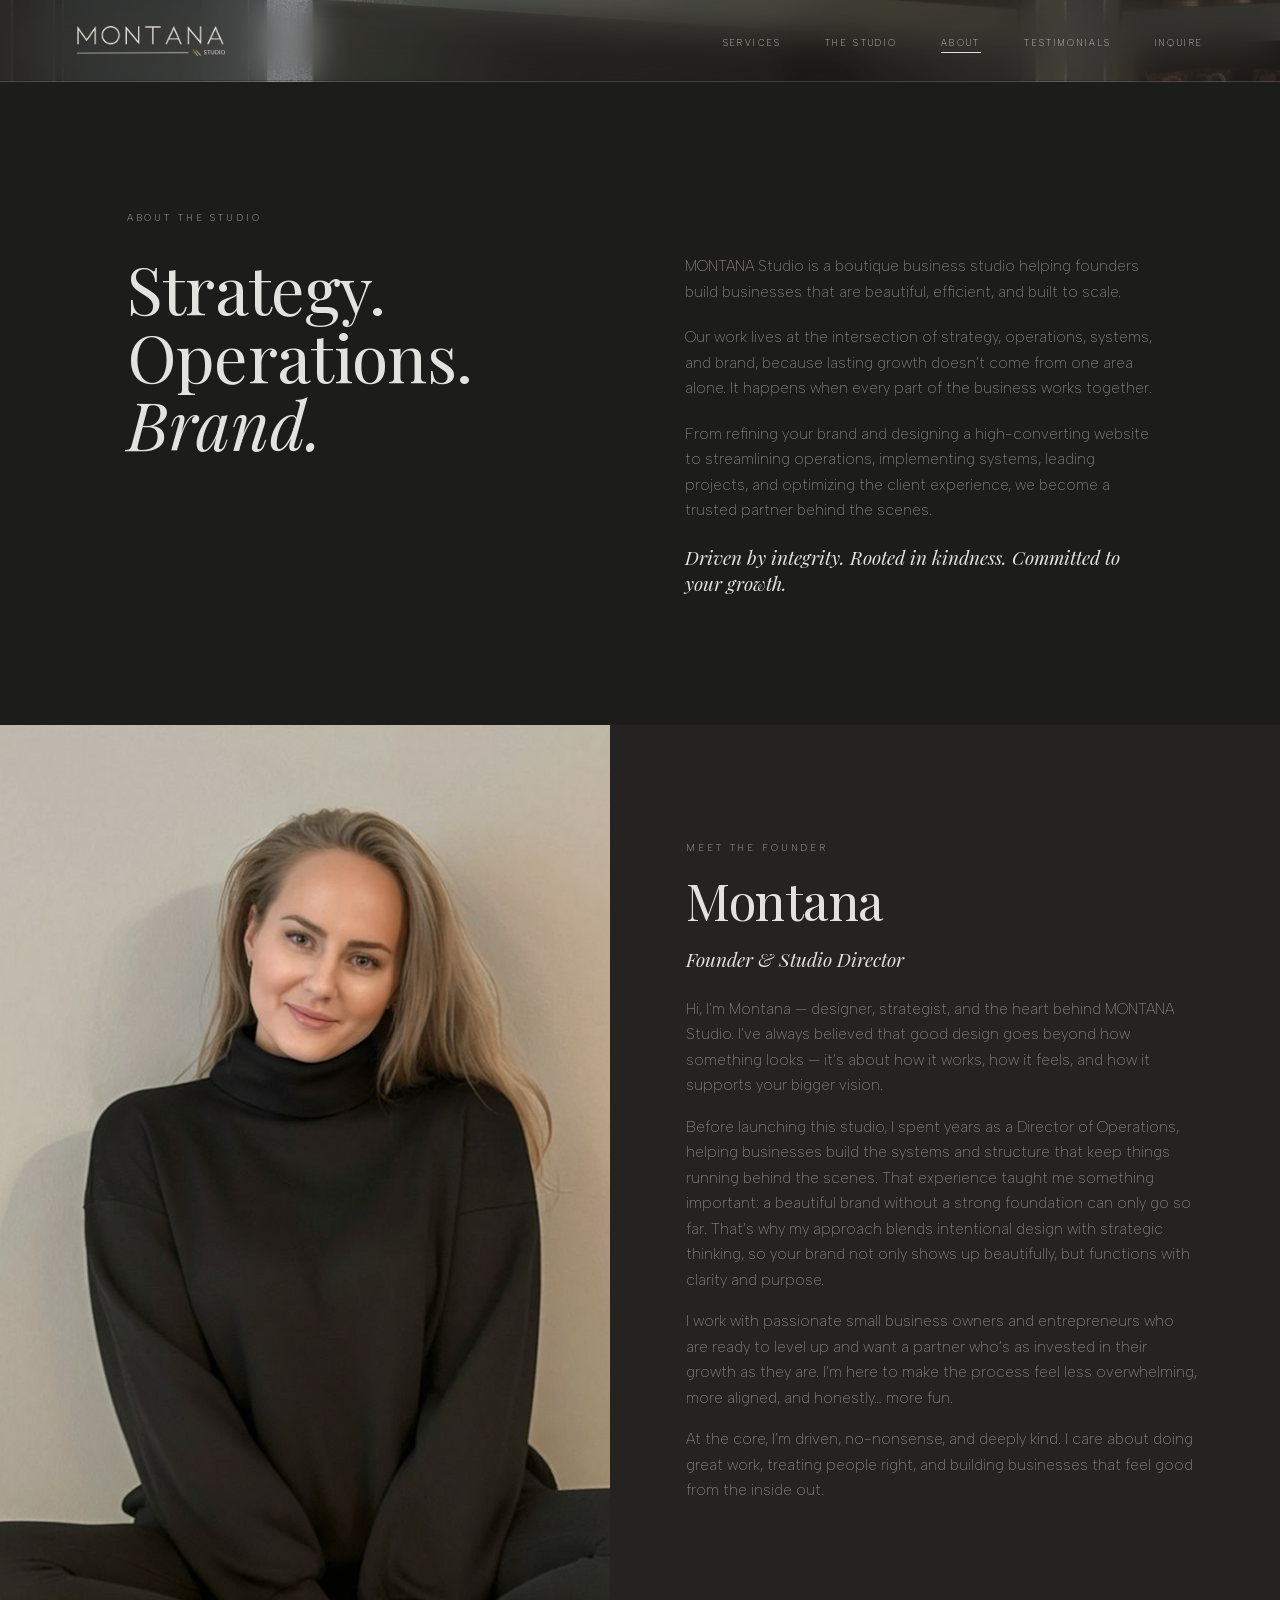
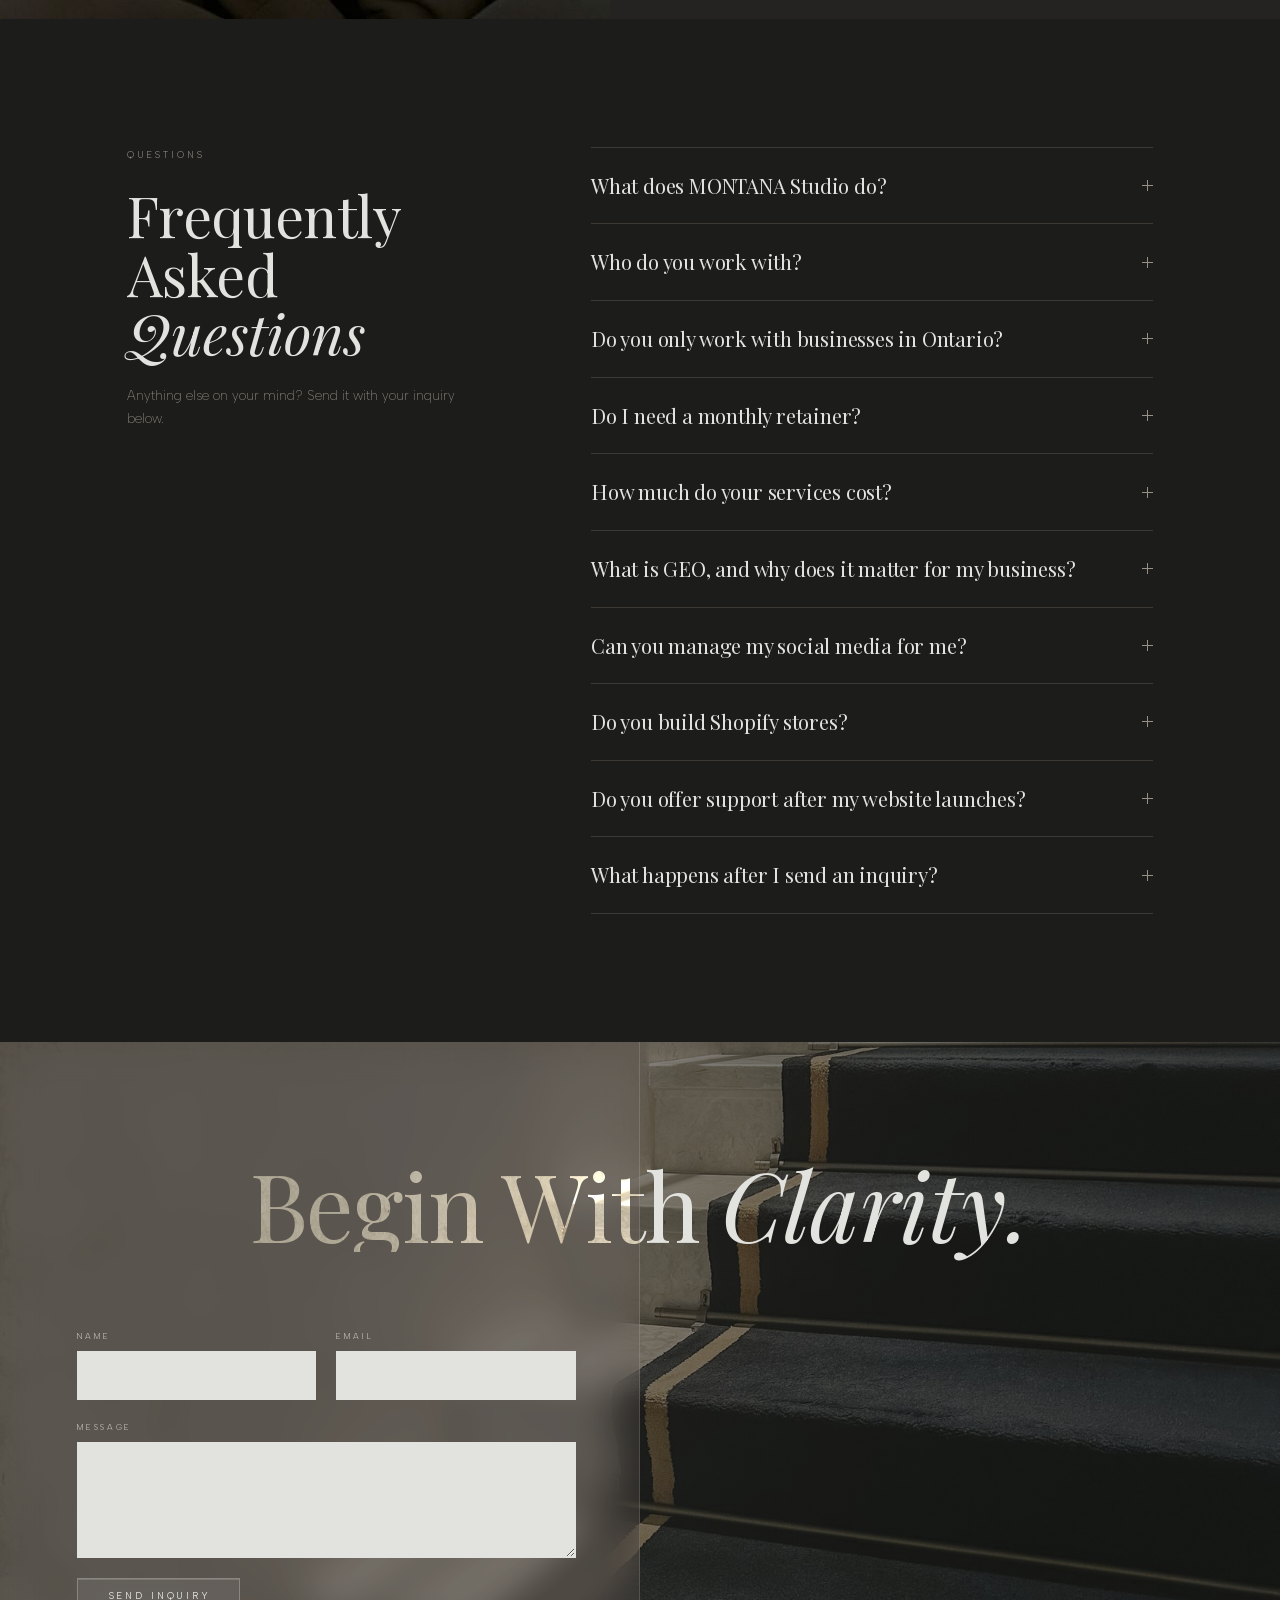
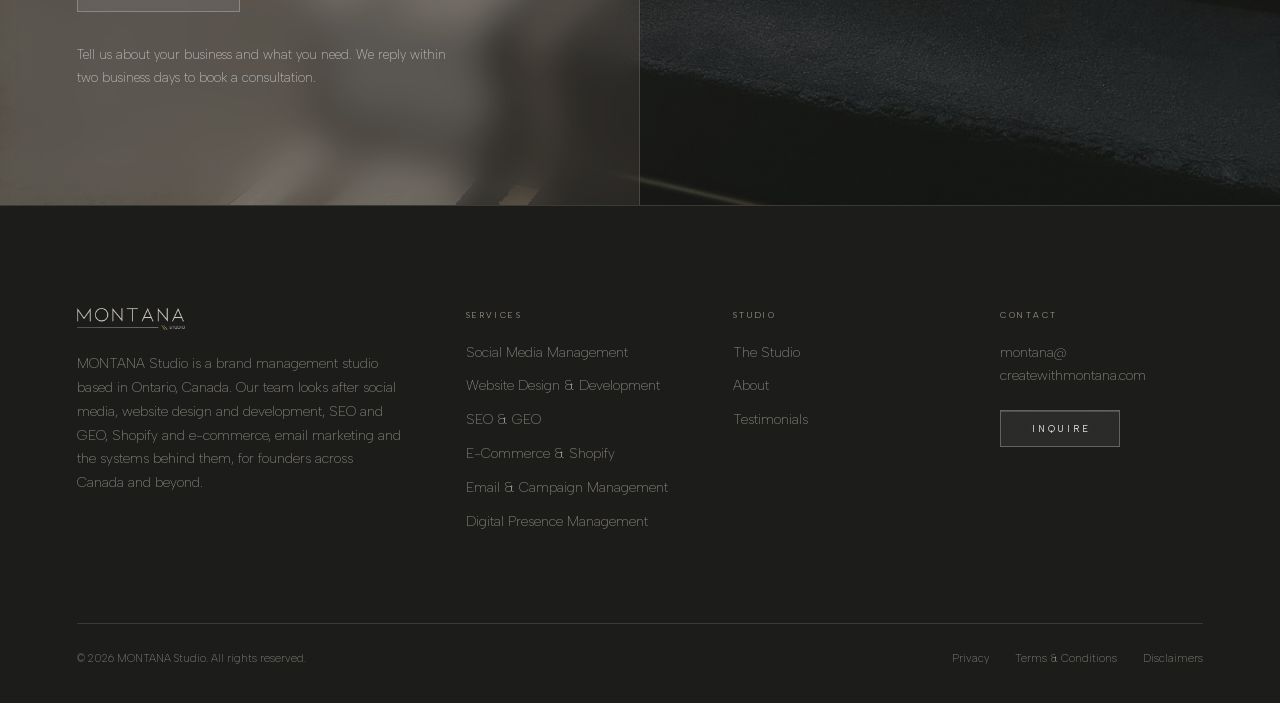
==== about/index.html @ 9298dae7 "Inquiry: glass on half, centred one-line headline, form on the glass side with white fields Co-Autho" ====
<!doctype html>
<html lang="en-CA">
<head>
<meta charset="utf-8">
<meta name="viewport" content="width=device-width, initial-scale=1, viewport-fit=cover">
<title>About · MONTANA Studio</title>
<meta name="description" content="MONTANA Studio is a boutique business studio in Ontario, Canada, helping founders build businesses that are beautiful, efficient and built to scale, across strategy, operations, systems and brand.">
<meta name="theme-color" content="#11100e">
<link rel="canonical" href="https://montanastudio.ca/about">
<meta property="og:title" content="About · MONTANA Studio">
<meta property="og:image" content="/images/og.jpg">
<link rel="icon" type="image/png" href="/favicon.png">
<link rel="apple-touch-icon" href="/apple-touch-icon.png">
<link rel="stylesheet" href="/styles.css">
<script type="application/ld+json">
{
 "@context": "https://schema.org",
 "@graph": [
  {
   "@type": "AboutPage",
   "url": "https://montanastudio.ca/about",
   "name": "About MONTANA Studio",
   "about": {
    "@type": "ProfessionalService",
    "name": "MONTANA Studio",
    "url": "https://montanastudio.ca/"
   },
   "mainEntity": {
    "@type": "Person",
    "name": "Montana Fisher-Shotton",
    "jobTitle": "Founder & Studio Director",
    "image": "https://montanastudio.ca/images/montana.jpg",
    "worksFor": {
     "@type": "ProfessionalService",
     "name": "MONTANA Studio"
    }
   }
  },
  {
   "@type": "FAQPage",
   "mainEntity": [
    {
     "@type": "Question",
     "name": "What does MONTANA Studio do?",
     "acceptedAnswer": {
      "@type": "Answer",
      "text": "MONTANA Studio is a brand management studio based in Ontario, Canada. Our team looks after social media management, website design and development, SEO and GEO, Shopify and e-commerce, email and campaign management, and digital presence management, including courses, lead funnels, CRMs and workflows. You work with one full team through one point of contact."
     }
    },
    {
     "@type": "Question",
     "name": "Who do you work with?",
     "acceptedAnswer": {
      "@type": "Answer",
      "text": "We work with founders, small business owners and entrepreneurs who are ready to grow and want a partner who is as invested in their business as they are. Many of our clients are service-based businesses, coaches and e-commerce brands."
     }
    },
    {
     "@type": "Question",
     "name": "Do you only work with businesses in Ontario?",
     "acceptedAnswer": {
      "@type": "Answer",
      "text": "No. The studio is based in Ontario, and we work with clients across Canada and beyond. Consultations and meetings take place online, so where you are has no bearing on the care you receive."
     }
    },
    {
     "@type": "Question",
     "name": "Do I need a monthly retainer?",
     "acceptedAnswer": {
      "@type": "Answer",
      "text": "No. There is no set retainer. Every package is fully customizable: you choose the services your business needs, and we build a plan around them, whether that is a single project or ongoing management."
     }
    },
    {
     "@type": "Question",
     "name": "How much do your services cost?",
     "acceptedAnswer": {
      "@type": "Answer",
      "text": "Pricing depends on the services you choose and the scope of the work. After your consultation, we prepare a tailored proposal with clear pricing and a timeline, so you know exactly what to expect before anything begins."
     }
    },
    {
     "@type": "Question",
     "name": "What is GEO, and why does it matter for my business?",
     "acceptedAnswer": {
      "@type": "Answer",
      "text": "GEO, or generative engine optimization, helps your business appear in answers from AI search tools such as ChatGPT, Google AI Overviews, Gemini and Perplexity. We pair it with traditional SEO through clear, well-structured content, structured data and consistent business information, so your brand can be found and recommended wherever your clients search."
     }
    },
    {
     "@type": "Question",
     "name": "Can you manage my social media for me?",
     "acceptedAnswer": {
      "@type": "Answer",
      "text": "Yes. Our social media management covers strategy, content creation, scheduling, engagement, and reporting and analytics, so your accounts stay consistent and on brand while you focus on running your business."
     }
    },
    {
     "@type": "Question",
     "name": "Do you build Shopify stores?",
     "acceptedAnswer": {
      "@type": "Answer",
      "text": "Yes. We design and build Shopify stores, migrate existing stores to Shopify, set up products and apps, and offer ongoing store management once you launch."
     }
    },
    {
     "@type": "Question",
     "name": "Do you offer support after my website launches?",
     "acceptedAnswer": {
      "@type": "Answer",
      "text": "Yes. We offer hosting and monthly care, along with ongoing SEO, GEO and content support, so your website keeps performing long after launch."
     }
    },
    {
     "@type": "Question",
     "name": "What happens after I send an inquiry?",
     "acceptedAnswer": {
      "@type": "Answer",
      "text": "We reply within two business days to book a consultation. From there we begin with discovery, a deep dive into your business, goals and ideal client, then shape a strategy, design and develop the work, and set up the systems behind it."
     }
    }
   ]
  }
 ]
}
</script>
</head>
<body>
<header class="glass-head">
  <div class="nav">
    <a class="wordmark" href="/"><img src="/images/logo-light.png" alt="MONTANA Studio"></a>
    <ul>
      <li><a href="/#services">Services</a></li>
      <li><a href="/#studio">The Studio</a></li>
      <li><a href="/about" aria-current="page">About</a></li>
      <li><a href="/#testimonials">Testimonials</a></li>
      <li><a href="/#inquire">Inquire</a></li>
    </ul>
    <span class="menu">Menu</span>
  </div>
</header>
<main>
  <!-- ===== ABOUT THE STUDIO ===== -->
  <section class="about-intro">
    <span class="cap">About the studio</span>
    <h1>Strategy. Operations. <i>Brand.</i></h1>
    <div class="body">
      <p>MONTANA Studio is a boutique business studio helping founders build businesses that are beautiful, efficient, and built to scale.</p>
      <p>Our work lives at the intersection of strategy, operations, systems, and brand, because lasting growth doesn’t come from one area alone. It happens when every part of the business works together.</p>
      <p>From refining your brand and designing a high-converting website to streamlining operations, implementing systems, leading projects, and optimizing the client experience, we become a trusted partner behind the scenes.</p>
      <p class="motto">Driven by integrity. Rooted in kindness. Committed to your growth.</p>
    </div>
  </section>

  <!-- ===== MEET THE FOUNDER ===== -->
  <section class="founder" id="founder">
    <div class="photo" role="img" aria-label="Montana, founder of MONTANA Studio"></div>
    <div class="text">
      <span class="cap">Meet the founder</span>
      <h2>Montana</h2>
      <p class="role">Founder &amp; Studio Director</p>
      <div class="bio">
        <p>Hi, I’m Montana — designer, strategist, and the heart behind MONTANA Studio. I’ve always believed that good design goes beyond how something looks — it’s about how it works, how it feels, and how it supports your bigger vision.</p>
        <p>Before launching this studio, I spent years as a Director of Operations, helping businesses build the systems and structure that keep things running behind the scenes. That experience taught me something important: a beautiful brand without a strong foundation can only go so far. That’s why my approach blends intentional design with strategic thinking, so your brand not only shows up beautifully, but functions with clarity and purpose.</p>
        <p>I work with passionate small business owners and entrepreneurs who are ready to level up and want a partner who’s as invested in their growth as they are. I’m here to make the process feel less overwhelming, more aligned, and honestly… more fun.</p>
        <p>At the core, I’m driven, no-nonsense, and deeply kind. I care about doing great work, treating people right, and building businesses that feel good from the inside out.</p>
      </div>
    </div>
  </section>

  <!-- ===== FAQ ===== -->
  <section class="faq" id="faq" aria-labelledby="faq-title">
    <div class="faq-head">
      <span class="cap">Questions</span>
      <h2 id="faq-title">Frequently Asked <i>Questions</i></h2>
      <p>Anything else on your mind? Send it with your inquiry below.</p>
    </div>
    <div class="faq-list">
      <details class="qa"><summary><h3>What does MONTANA Studio do?</h3></summary><p>MONTANA Studio is a brand management studio based in Ontario, Canada. Our team looks after social media management, website design and development, SEO and GEO, Shopify and e-commerce, email and campaign management, and digital presence management, including courses, lead funnels, CRMs and workflows. You work with one full team through one point of contact.</p></details>
      <details class="qa"><summary><h3>Who do you work with?</h3></summary><p>We work with founders, small business owners and entrepreneurs who are ready to grow and want a partner who is as invested in their business as they are. Many of our clients are service-based businesses, coaches and e-commerce brands.</p></details>
      <details class="qa"><summary><h3>Do you only work with businesses in Ontario?</h3></summary><p>No. The studio is based in Ontario, and we work with clients across Canada and beyond. Consultations and meetings take place online, so where you are has no bearing on the care you receive.</p></details>
      <details class="qa"><summary><h3>Do I need a monthly retainer?</h3></summary><p>No. There is no set retainer. Every package is fully customizable: you choose the services your business needs, and we build a plan around them, whether that is a single project or ongoing management.</p></details>
      <details class="qa"><summary><h3>How much do your services cost?</h3></summary><p>Pricing depends on the services you choose and the scope of the work. After your consultation, we prepare a tailored proposal with clear pricing and a timeline, so you know exactly what to expect before anything begins.</p></details>
      <details class="qa"><summary><h3>What is GEO, and why does it matter for my business?</h3></summary><p>GEO, or generative engine optimization, helps your business appear in answers from AI search tools such as ChatGPT, Google AI Overviews, Gemini and Perplexity. We pair it with traditional SEO through clear, well-structured content, structured data and consistent business information, so your brand can be found and recommended wherever your clients search.</p></details>
      <details class="qa"><summary><h3>Can you manage my social media for me?</h3></summary><p>Yes. Our social media management covers strategy, content creation, scheduling, engagement, and reporting and analytics, so your accounts stay consistent and on brand while you focus on running your business.</p></details>
      <details class="qa"><summary><h3>Do you build Shopify stores?</h3></summary><p>Yes. We design and build Shopify stores, migrate existing stores to Shopify, set up products and apps, and offer ongoing store management once you launch.</p></details>
      <details class="qa"><summary><h3>Do you offer support after my website launches?</h3></summary><p>Yes. We offer hosting and monthly care, along with ongoing SEO, GEO and content support, so your website keeps performing long after launch.</p></details>
      <details class="qa"><summary><h3>What happens after I send an inquiry?</h3></summary><p>We reply within two business days to book a consultation. From there we begin with discovery, a deep dive into your business, goals and ideal client, then shape a strategy, design and develop the work, and set up the systems behind it.</p></details>
    </div>
  </section>

<!-- ===== INQUIRE ===== -->
<section class="inquire" id="inquire">
  <div class="fog" aria-hidden="true"></div>
  <h2 class="look">
    <span class="word fogged" aria-hidden="true">Begin With <i>Clarity.</i></span>
    <span class="word clear">Begin With <i>Clarity.</i></span>
  </h2>
  <div class="ask">
    <form class="inquiry-form" action="https://formsubmit.co/montana@createwithmontana.com" method="POST">
      <input type="hidden" name="_subject" value="New inquiry from montanastudio.ca">
      <input type="hidden" name="_template" value="table">
      <input type="hidden" name="_captcha" value="false">
      <input class="hp" type="text" name="_honey" tabindex="-1" autocomplete="off" aria-hidden="true">
      <div class="row">
        <label class="field"><span class="cap">Name</span><input type="text" name="name" autocomplete="name" required></label>
        <label class="field"><span class="cap">Email</span><input type="email" name="email" autocomplete="email" required></label>
      </div>
      <label class="field"><span class="cap">Message</span><textarea name="message" rows="4" required></textarea></label>
      <div class="send"><button class="btn" type="submit">Send inquiry</button><p class="form-note" role="status" aria-live="polite"></p></div>
    </form>
    <p class="inquire-note">Tell us about your business and what you need. We reply within two business days to book a consultation.</p>
  </div>
</section>
</main>
<!-- ===== FOOTER ===== -->
<footer class="site-foot">
  <div class="foot-top">
    <div class="foot-brand">
      <a href="/" class="foot-logo"><img src="/images/logo-light.png" alt="MONTANA Studio" width="150" height="40"></a>
      <p>MONTANA Studio is a brand management studio based in Ontario, Canada. Our team looks after social media, website design and development, SEO and GEO, Shopify and e-commerce, email marketing and the systems behind them, for founders across Canada and beyond.</p>
    </div>
    <nav class="foot-col" aria-label="Services">
      <h2 class="cap">Services</h2>
      <ul>
        <li><a href="/#s-social">Social Media Management</a></li>
        <li><a href="/#s-web">Website Design &amp; Development</a></li>
        <li><a href="/#s-seo">SEO &amp; GEO</a></li>
        <li><a href="/#s-shop">E-Commerce &amp; Shopify</a></li>
        <li><a href="/#s-email">Email &amp; Campaign Management</a></li>
        <li><a href="/#s-systems">Digital Presence Management</a></li>
      </ul>
    </nav>
    <nav class="foot-col" aria-label="Studio">
      <h2 class="cap">Studio</h2>
      <ul>
        <li><a href="/#studio">The Studio</a></li>
        <li><a href="/about">About</a></li>
        <li><a href="/#testimonials">Testimonials</a></li>
      </ul>
    </nav>
    <div class="foot-col">
      <h2 class="cap">Contact</h2>
      <address>
        <a href="mailto:montana@createwithmontana.com">montana@<wbr>createwithmontana.com</a>
      </address>
      <a class="btn" href="/#inquire">Inquire</a>
    </div>
  </div>
  <div class="foot-base">
    <span>&copy; 2026 MONTANA Studio. All rights reserved.</span>
    <nav aria-label="Legal"><a href="/privacy">Privacy</a><a href="/terms-and-conditions">Terms &amp; Conditions</a><a href="/disclaimers">Disclaimers</a></nav>
  </div>
</footer>
<script src="/cutout.js" defer></script>
<script src="/inquire.js" defer></script>
</body>
</html>
---- styles.css ----
/* Fonts (self-hosted, SIL Open Font License): Aboreto for display words, Playfair Display for title-case headings, Albert Sans for paragraphs */
@font-face { font-family: "Playfair Display"; font-style: normal; font-weight: 400 900; font-display: swap; src: url(fonts/PlayfairDisplay.woff2) format("woff2"); }
@font-face { font-family: "Playfair Display"; font-style: italic; font-weight: 400 900; font-display: swap; src: url(fonts/PlayfairDisplay-Italic.woff2) format("woff2"); }
@font-face { font-family: "Aboreto"; font-style: normal; font-weight: 400; font-display: swap; src: url(fonts/Aboreto-400.woff2) format("woff2"); }
@font-face { font-family: "Albert Sans"; font-style: normal; font-weight: 100 900; font-display: swap; src: url(fonts/AlbertSans.woff2) format("woff2"); }
@font-face { font-family: "Albert Sans"; font-style: italic; font-weight: 100 900; font-display: swap; src: url(fonts/AlbertSans-Italic.woff2) format("woff2"); }

/* Layout: an editorial lookbook. Full-bleed rooms, tall serif caps, small type set in narrow blocks with wide margins, asymmetric splits. */
:root {
  --night: #1c1c1b;  /* Onyx */
  --room: #242321;   /* Onyx, lifted */
  --rule: #3d3a36;
  --cream: #e2e2de;  /* Stucco */
  --dust: #979086;   /* Ash */
  --greige: #b7ac9b; /* Greige */
  --walnut: #6a5d52; /* Walnut */
  --greige-ink: #1c1c1b;
  --display: "Aboreto", Didot, "Times New Roman", serif; /* display words, all caps */
  --serif: "Playfair Display", Didot, "Bodoni 72", "Times New Roman", serif; /* title-case headings, partial italics */
  --sans: "Albert Sans", "Helvetica Neue", Arial, sans-serif; /* paragraphs, thin */
  --edge: clamp(16px, 6vw, 96px);
  color-scheme: dark;
}
* { box-sizing: border-box; }
html { scroll-behavior: smooth; }
@media (prefers-reduced-motion: reduce) { html { scroll-behavior: auto; } }
body { margin: 0; background: var(--night); color: var(--cream); font-family: var(--sans); font-weight: 200; font-size: 13.5px; line-height: 1.7; -webkit-font-smoothing: antialiased; overflow-x: hidden; }
a { color: inherit; text-decoration: none; }
a:focus-visible { outline: 1px solid var(--cream); outline-offset: 4px; }
p { margin: 0; }
h1, h2, h3, blockquote { margin: 0; font-family: var(--serif); font-weight: 400; text-wrap: balance; letter-spacing: -.01em; }
h1 i, h2 i, h3 i, blockquote i { font-style: italic; letter-spacing: 0; }
.cap { font-size: 9.5px; font-weight: 300; letter-spacing: .3em; text-transform: uppercase; }
.under { display: inline-block; font-size: 9.5px; font-weight: 400; letter-spacing: .3em; text-transform: uppercase; padding-bottom: 7px; border-bottom: 1px solid currentColor; }
.under:hover { opacity: .7; }
/* Glass button: frosted rectangle, used for every call to action except the hero link */
.btn { display: inline-block; font-size: 9.5px; font-weight: 400; letter-spacing: .3em; text-transform: uppercase; color: var(--cream); padding: 11px 28px 10px calc(28px + .3em); background: rgba(226,226,222,.08); border: 1px solid rgba(226,226,222,.3); box-shadow: inset 0 1px 0 rgba(226,226,222,.2); -webkit-backdrop-filter: blur(14px) saturate(.7); backdrop-filter: blur(14px) saturate(.7); transition: background .3s, border-color .3s; }
.btn:hover { background: rgba(226,226,222,.16); border-color: rgba(226,226,222,.5); }
.photo { position: relative; background-color: var(--room); background-position: center; background-size: cover; background-repeat: no-repeat; max-width: 100%; }
.photo .note { position: absolute; right: 14px; bottom: 10px; font-family: var(--serif); font-style: italic; font-size: 12px; color: rgba(226,226,222,.42); }

/* HERO: one photo, the left side seen through fogged glass, the right side clear */
.hero { --head: clamp(54px, 11.5vw, 184px); --seam: 50%; position: relative; isolation: isolate; overflow: hidden; min-height: min(92vh, 920px); display: grid; grid-template-rows: auto 1fr auto; background: var(--night) url(images/hero-library.jpg) center 42% / cover no-repeat; }
.hero::after { content: ""; position: absolute; inset: 0; z-index: -1; background: linear-gradient(180deg, rgba(28,28,27,.35), rgba(28,28,27,0) 30%, rgba(28,28,27,.45)); }
.fog { position: absolute; inset: 0 calc(100% - var(--seam)) 0 0; z-index: 0; background: rgba(106,93,82,.22); -webkit-backdrop-filter: blur(18px) saturate(.55) brightness(1.08); backdrop-filter: blur(18px) saturate(.55) brightness(1.08); border-right: 1px solid rgba(226,226,222,.16); }
@supports not ((backdrop-filter: blur(1px)) or (-webkit-backdrop-filter: blur(1px))) { .fog { background: rgba(106,93,82,.78); } }
.nav, .hero-body, .hero-foot, .clear-note { position: relative; z-index: 1; }
.nav { display: flex; justify-content: space-between; align-items: center; gap: 24px; padding: 36px var(--edge) 0; }
.wordmark { display: block; line-height: 0; }
.wordmark img { height: clamp(22px, 2.4vw, 30px); width: auto; }
.nav ul { display: flex; gap: clamp(18px, 3.4vw, 46px); list-style: none; margin: 0; padding: 0; }
.nav li a { font-size: 9px; letter-spacing: .26em; text-transform: uppercase; }
.nav li a:hover { opacity: .65; }
.menu { display: none; font-size: 9px; letter-spacing: .26em; text-transform: uppercase; }
@media (max-width: 760px) { .nav ul { display: none; } .menu { display: block; } }
.hero-body { align-self: center; display: grid; gap: 18px; padding-block: 56px 40px; text-align: center; }
.hero-kicker { padding-inline: var(--edge); display: grid; gap: 14px; justify-items: center; }
.hero-kicker .cap { color: rgba(226,226,222,.75); }
.hero-kicker .from { font-family: var(--serif); font-style: italic; font-weight: 400; font-size: clamp(20px, 2.1vw, 28px); line-height: 1; }
.split-head { font-family: var(--display); font-weight: 400; display: grid; font-size: var(--head); line-height: .9; letter-spacing: -.01em; }
.split-head .word { grid-area: 1 / 1; white-space: nowrap; text-align: center; }
.split-head .fogged { color: rgba(226,226,222,.5); filter: blur(1.6px); clip-path: inset(-20% calc(100% - var(--seam)) -20% 0); }
/* Cutout: cutout.js lines the photo up behind the letters, so CLA reads as a window through the glass */
.split-head .fogged.cutout { color: transparent; filter: none; background-image: url(images/hero-library.jpg); background-repeat: no-repeat; -webkit-background-clip: text; background-clip: text; }
.split-head .clear { color: var(--cream); clip-path: inset(-20% 0 -20% var(--seam)); }
.hero-foot { padding: 0 var(--edge) 56px; display: grid; gap: 22px; justify-items: start; max-width: calc(var(--seam) + 2vw); }
.hero-foot p { font-size: 13px; line-height: 1.75; color: rgba(226,226,222,.85); max-width: 25rem; }
.clear-note { position: absolute; right: var(--edge); bottom: 40px; font-family: var(--serif); font-style: italic; font-size: 15px; color: rgba(226,226,222,.8); }
@media (max-width: 760px) {
  .hero { --head: 19vw; min-height: 0; background-position: 62% 42%; }
  .hero-body { padding-block: 64px 40px; }
  .hero-foot { max-width: none; padding-bottom: 48px; }
  .clear-note { display: none; }
}

/* STATEMENT (greige band) */
.statement { background: var(--greige); color: var(--greige-ink); padding: clamp(80px, 10vw, 150px) var(--edge); }
.statement-inner { max-width: 720px; margin-inline: auto; display: grid; gap: 36px; }
.statement .lead { font-family: var(--sans); font-weight: 200; font-size: clamp(18px, 2vw, 23px); line-height: 1.55; }
.statement .lead i { font-style: italic; }
.statement .cols { display: grid; grid-template-columns: 1fr 1fr; gap: 36px; font-size: 14px; line-height: 1.7; color: rgba(28,28,27,.78); }
@media (max-width: 600px) { .statement .cols { grid-template-columns: 1fr; gap: 16px; } }

/* FILED TILES */
.filed { background: var(--night); padding: clamp(56px, 6vw, 90px) var(--edge); }
.filed .row { display: grid; grid-template-columns: repeat(3, minmax(0, 1fr)); gap: 14px; max-width: 1180px; margin: 0 auto; }
@media (max-width: 900px) { .filed .row { grid-template-columns: repeat(2, minmax(0, 1fr)); } }
@media (max-width: 480px) { .filed .row { grid-template-columns: 1fr; } }
.tile { aspect-ratio: 4 / 5; display: grid; align-content: end; justify-items: center; text-align: center; padding: 0 16px 34px; background-image: linear-gradient(transparent 40%, rgba(28,28,27,.78)), var(--img); }
.tile h3 { font-family: var(--display); font-weight: 400; font-size: clamp(16px, 1.75vw, 22px); line-height: 1.15; }
.tile:hover { filter: brightness(1.12); }

/* WORD SPLIT over image */
.split-word { min-height: clamp(380px, 52vw, 680px); background-image: linear-gradient(rgba(28,28,27,.2), rgba(28,28,27,.55)), url(images/interlude-car.jpg); background-position: center 60%; display: grid; place-items: end center; padding: 0 var(--edge) clamp(40px, 6vw, 80px); }
.split-word .inner { display: grid; grid-template-columns: auto 190px auto; align-items: center; gap: clamp(14px, 4vw, 70px); max-width: 100%; }
.split-word .big { font-family: var(--display); font-size: clamp(44px, 7.5vw, 112px); line-height: .9; }
.split-word .tiny { font-size: 11px; line-height: 1.55; letter-spacing: .04em; text-align: center; color: rgba(226,226,222,.85); }
@media (max-width: 960px) { .split-word .inner { grid-template-columns: 1fr; justify-items: center; gap: 6px; } }

/* SERVICES INDEX */
.index { background: var(--room); padding: clamp(76px, 8vw, 120px) var(--edge); display: grid; grid-template-columns: minmax(0, 4fr) minmax(0, 7fr); gap: clamp(40px, 7vw, 120px); align-items: start; }
@media (max-width: 860px) { .index { grid-template-columns: 1fr; } }
.index .intro { display: grid; gap: 22px; align-content: start; position: sticky; top: 40px; }
@media (max-width: 860px) { .index .intro { position: static; } }
.index .intro h2 { font-size: clamp(30px, 3.1vw, 42px); line-height: 1.1; }
.index .intro p { color: var(--dust); max-width: 22rem; }
.svc { border-top: 1px solid var(--rule); padding: 34px 0 40px; display: grid; grid-template-columns: minmax(0, 1fr) minmax(0, 1.1fr); gap: 12px 40px; }
.svc:last-child { border-bottom: 1px solid var(--rule); }
@media (max-width: 600px) { .svc { grid-template-columns: 1fr; } }
.svc h3 { font-size: clamp(22px, 2.1vw, 28px); line-height: 1.12; }
.svc .what { display: grid; gap: 12px; min-width: 0; }
.svc .what p { color: var(--dust); }
.svc .incl { list-style: none; display: flex; flex-wrap: wrap; font-size: 9px; letter-spacing: .2em; text-transform: uppercase; line-height: 2.2; color: var(--cream); }
.svc .incl li + li::before { content: "·"; margin: 0 .6em; }
.svc .incl[hidden] { display: none; }
/* Included-items slider (services.js): one item at a time and a quiet arrow */
.incl-slider { display: grid; grid-template-columns: 1fr auto; align-items: center; gap: 18px; row-gap: 10px; margin-top: 8px; }
.incl-slider .stage { display: grid; overflow: hidden; }
.incl-slider .item { grid-area: 1 / 1; font-size: 11px; font-weight: 300; letter-spacing: .26em; text-transform: uppercase; color: var(--cream); opacity: 0; transform: translateY(70%); transition: opacity .45s ease, transform .55s cubic-bezier(.2,.7,.2,1); }
.incl-slider .item.is-on { opacity: 1; transform: none; }
.incl-slider .item.is-out { opacity: 0; transform: translateY(-70%); }
.incl-slider .next { display: grid; place-items: center; width: 34px; height: 34px; background: none; border: 0; color: var(--greige); cursor: pointer; }
.incl-slider .next svg { width: 26px; height: 10px; transition: transform .3s ease; }
.incl-slider .next:hover svg, .incl-slider .next:focus-visible svg { transform: translateX(5px); }
.incl-slider .next:focus-visible { outline: 1px solid var(--greige); outline-offset: 2px; }
.incl-slider .bar { grid-column: 1 / -1; height: 1px; background: var(--rule); position: relative; margin-top: -4px; }
.incl-slider .bar span { position: absolute; inset: 0 auto 0 0; background: var(--greige); transition: width .5s ease; }
@media (prefers-reduced-motion: reduce) { .incl-slider .item, .incl-slider .bar span { transition: none; } }

/* STUDIO (philosophy split) */
.studio { display: grid; grid-template-columns: minmax(0, 1fr) minmax(0, 1.25fr); background: var(--night); }
@media (max-width: 860px) { .studio { grid-template-columns: 1fr; } }
.studio .text { padding: clamp(90px, 10vw, 140px) var(--edge); display: grid; gap: 24px; align-content: center; justify-items: start; }
.studio h2 { font-size: clamp(30px, 3.2vw, 44px); line-height: 1.1; max-width: 15ch; }
.studio .text p { color: var(--dust); max-width: 27rem; }
.studio .text .motto { font-family: var(--serif); font-style: italic; font-size: 18px; line-height: 1.4; color: var(--cream); }
.studio .text .actions { display: flex; flex-wrap: wrap; align-items: center; gap: 18px 32px; margin-top: 8px; }
.studio .photo { min-height: 560px; background-image: url(images/studio-walk.jpg); background-position: center 38%; }
.roles { grid-column: 1 / -1; display: grid; grid-template-columns: repeat(4, minmax(0, 1fr)); border-top: 1px solid var(--rule); }
.how-title { grid-column: 1 / -1; font-size: clamp(26px, 2.6vw, 36px); line-height: 1.1; padding: clamp(50px, 6vw, 80px) var(--edge) 10px; }
@media (max-width: 760px) { .roles { grid-template-columns: repeat(2, minmax(0, 1fr)); } }
.roles .step { padding: 30px clamp(24px, 3vw, 44px) clamp(50px, 6vw, 80px); border-right: 1px solid var(--rule); display: grid; gap: 8px; align-content: start; }
.roles .step:last-child { border-right: 0; }
.roles .step:nth-of-type(1) { padding-left: var(--edge); }
@media (max-width: 760px) { .roles .step { padding: 26px 20px 30px; } .roles .step:nth-of-type(2) { border-right: 0; } .roles .step:nth-of-type(-n+2) { border-bottom: 1px solid var(--rule); } }
.roles p { font-size: 13px; color: var(--dust); line-height: 1.7; }

/* TESTIMONIALS */
.kind { background: var(--greige); color: var(--greige-ink); }
.kind .text { max-width: 960px; margin: 0 auto; padding: clamp(56px, 6vw, 90px) var(--edge); display: grid; gap: 28px; justify-items: center; text-align: center; }
.kind .text > .cap { color: rgba(28,28,27,.6); }
.reviews { display: grid; gap: 56px; }
.review { margin: 0; display: grid; gap: 26px; align-content: center; justify-items: center; }
.kind blockquote { font-size: clamp(26px, 3vw, 40px); line-height: 1.2; max-width: 31ch; margin-inline: auto; }
.kind .text p { color: rgba(28,28,27,.75); max-width: 36rem; margin-inline: auto; font-size: 14px; }
.review figcaption { display: grid; gap: 4px; }
.kind .sig { font-family: var(--serif); font-style: italic; font-size: 18px; color: var(--greige-ink); }
.review figcaption .cap { font-size: 8.5px; color: rgba(28,28,27,.6); }
/* Slider (testimonials.js): reviews share one cell and cross-fade */
.reviews.is-slider .review { grid-area: 1 / 1; opacity: 0; visibility: hidden; transform: translateY(14px); transition: opacity .6s ease, transform .7s cubic-bezier(.2,.7,.2,1), visibility 0s .6s; }
.reviews.is-slider .review.is-on { opacity: 1; visibility: visible; transform: none; transition: opacity .6s ease .15s, transform .7s cubic-bezier(.2,.7,.2,1) .15s, visibility 0s; }
.review-nav { display: flex; align-items: center; gap: 18px; width: min(100%, 28rem); margin-top: 6px; }
.review-nav button { display: grid; place-items: center; width: 34px; height: 34px; padding: 0; background: none; border: 0; color: var(--greige-ink); cursor: pointer; }
.review-nav svg { width: 26px; height: 10px; transition: transform .3s ease; }
.review-nav .prev svg { transform: scaleX(-1); }
.review-nav .next:hover svg, .review-nav .next:focus-visible svg { transform: translateX(5px); }
.review-nav .prev:hover svg, .review-nav .prev:focus-visible svg { transform: scaleX(-1) translateX(5px); }
.review-nav button:focus-visible { outline: 1px solid var(--greige-ink); outline-offset: 2px; }
.review-nav .bar { flex: 1; height: 1px; background: rgba(28,28,27,.2); position: relative; }
.review-nav .bar span { position: absolute; inset: 0 auto 0 0; background: var(--greige-ink); transition: left .5s ease; }
@media (prefers-reduced-motion: reduce) { .reviews.is-slider .review, .review-nav .bar span { transition: none; } }

/* INQUIRE + FOOTER */
/* INQUIRE: half the stairs photo behind fogged glass, the headline centred across the glass edge like the hero, the form on the glass side */
.inquire { --seam: 50%; position: relative; isolation: isolate; overflow: hidden; background: var(--night) url(images/inquire-stairs.jpg) center 30% / cover no-repeat; display: grid; grid-template-columns: minmax(0, 1fr) minmax(0, 1fr); align-content: center; row-gap: clamp(48px, 6vw, 80px); padding: clamp(90px, 9vw, 130px) 0; }
.inquire::after { content: ""; position: absolute; inset: 0; z-index: -1; background: linear-gradient(90deg, rgba(28,28,27,.45), rgba(28,28,27,.55) 50%, rgba(28,28,27,.62)); }
.inquire .look { grid-column: 1 / -1; position: relative; z-index: 1; display: grid; justify-self: center; text-align: center; font-size: clamp(30px, 7.4vw, 124px); line-height: 1; letter-spacing: -.015em; padding-inline: 16px; }
.look .word { grid-area: 1 / 1; white-space: nowrap; }
.look .fogged { display: none; }
/* Cutout: cutout.js lines the photo up behind the letters left of the glass edge (--cut), so they read as a window through the fog */
.look.split .fogged { display: block; color: transparent; background-image: url(images/inquire-stairs.jpg); background-repeat: no-repeat; -webkit-background-clip: text; background-clip: text; clip-path: inset(-20% calc(100% - var(--cut)) -20% -20%); filter: brightness(1.3) saturate(.75); }
.look.split .clear { clip-path: inset(-20% -20% -20% var(--cut)); }
.inquire .ask { grid-column: 1; position: relative; z-index: 1; padding: 0 clamp(32px, 5vw, 80px) 0 max(var(--edge), calc(100% - 520px - clamp(32px, 5vw, 80px))); display: grid; gap: 32px; }
.inquire-note { font-size: 13px; line-height: 1.75; color: rgba(226,226,222,.85); max-width: 24rem; }
@media (max-width: 760px) { .inquire { grid-template-columns: 1fr; } .inquire .ask { padding: 0 var(--edge); } }
.inquiry-form { width: 100%; display: grid; gap: 20px; }
.inquiry-form .row { display: grid; grid-template-columns: 1fr 1fr; gap: 20px; }
@media (max-width: 600px) { .inquiry-form .row { grid-template-columns: 1fr; } }
.inquiry-form .field { display: grid; gap: 8px; }
.inquiry-form .field .cap { font-size: 8.5px; color: rgba(226,226,222,.85); }
/* White fields: solid Stucco, onyx text */
.inquiry-form input, .inquiry-form textarea { width: 100%; box-sizing: border-box; background: var(--cream); border: 1px solid var(--cream); border-radius: 0; color: var(--night); font: 300 15px/1.5 var(--sans); padding: 12px 14px; resize: vertical; transition: border-color .25s, box-shadow .25s; }
.inquiry-form input:focus, .inquiry-form textarea:focus { outline: none; border-color: var(--greige); box-shadow: 0 0 0 1px var(--greige); }
.inquiry-form .hp { position: absolute; left: -9999px; width: 1px; height: 1px; opacity: 0; }
.inquiry-form .send { display: flex; flex-wrap: wrap; align-items: center; gap: 14px 24px; }
.inquiry-form .btn { cursor: pointer; font-family: var(--sans); }
.inquiry-form .btn[disabled] { opacity: .6; cursor: default; }
.form-note { font-family: var(--serif); font-style: italic; font-size: 16px; color: var(--cream); }
/* FOOTER */
.site-foot { border-top: 1px solid var(--rule); color: var(--dust); padding: clamp(70px, 8vw, 110px) var(--edge) 0; }
.foot-top { display: grid; grid-template-columns: minmax(0, 1.6fr) repeat(3, minmax(0, 1fr)); gap: clamp(32px, 5vw, 80px); padding-bottom: clamp(60px, 7vw, 90px); }
@media (max-width: 960px) { .foot-top { grid-template-columns: repeat(3, minmax(0, 1fr)); } .foot-brand { grid-column: 1 / -1; } }
@media (max-width: 600px) { .foot-top { grid-template-columns: 1fr 1fr; } }
.foot-brand { display: grid; gap: 22px; align-content: start; }
.foot-brand p { font-size: 14px; line-height: 1.7; max-width: 26rem; }
.foot-logo img { height: 22px; width: auto; display: block; opacity: .85; }
.foot-col h2 { font-family: var(--sans); font-weight: 300; font-size: 8.5px; color: var(--greige); margin-bottom: 18px; }
.foot-col ul { list-style: none; padding: 0; margin: 0; display: grid; gap: 10px; }
.foot-col a, .foot-col address { font-size: 14px; font-style: normal; line-height: 1.7; color: var(--dust); transition: color .2s; }
.foot-col a:hover, .foot-base a:hover { color: var(--cream); }
.foot-col address a { overflow-wrap: anywhere; }
.foot-col .btn { margin-top: 22px; color: var(--cream); font-size: 9.5px; line-height: 1.4; }
.foot-col .btn:hover { color: var(--cream); }
.foot-base { display: flex; flex-wrap: wrap; justify-content: space-between; gap: 14px 28px; padding: 26px 0 34px; border-top: 1px solid var(--rule); font-size: 11px; }
.foot-base nav { display: flex; flex-wrap: wrap; gap: 26px; }
.foot-base a { color: var(--dust); transition: color .2s; }

/* LEGAL PAGES */
.legal-page { background: var(--night); }
.legal { max-width: 720px; margin: 0 auto; padding: clamp(70px, 9vw, 120px) var(--edge) clamp(90px, 10vw, 140px); color: var(--dust); font-size: 15px; line-height: 1.75; }
.legal h1 { font-family: var(--serif); font-weight: 400; color: var(--cream); font-size: clamp(36px, 5vw, 60px); line-height: 1.05; margin-bottom: 40px; }
.legal h2 { font-family: var(--serif); font-weight: 400; color: var(--cream); font-size: 22px; line-height: 1.2; margin: 44px 0 14px; }
.legal p, .legal ul { margin-bottom: 16px; }
.legal ul { padding-left: 1.2em; }
.legal li { margin-bottom: 6px; }
.legal strong { color: var(--cream); font-weight: 400; }
.legal a { color: var(--cream); border-bottom: 1px solid var(--rule); }

/* Accessible but hidden heading text */
.visually-hidden { position: absolute; width: 1px; height: 1px; overflow: hidden; clip: rect(0 0 0 0); white-space: nowrap; }

/* ABOUT PAGE */
/* GLASS HEADER (every page but the homepage): the library photo seen through frosted glass, pinned while you scroll */
.glass-head { position: sticky; top: 0; z-index: 20; isolation: isolate; background: var(--night) url(/images/hero-library.jpg) center 38% / cover no-repeat; }
.glass-head::before { content: ""; position: absolute; inset: 0; z-index: -1; background: rgba(106,93,82,.26); -webkit-backdrop-filter: blur(18px) saturate(.55) brightness(1.04); backdrop-filter: blur(18px) saturate(.55) brightness(1.04); border-bottom: 1px solid rgba(226,226,222,.18); box-shadow: inset 0 -1px 0 rgba(28,28,27,.3); }
@supports not ((backdrop-filter: blur(1px)) or (-webkit-backdrop-filter: blur(1px))) { .glass-head::before { background: rgba(106,93,82,.85); } }
.glass-head .nav { padding: 26px var(--edge); }
.nav a[aria-current="page"] { border-bottom: 1px solid currentColor; padding-bottom: 4px; }
.about-intro { max-width: 1180px; margin: 0 auto; padding: clamp(80px, 10vw, 140px) var(--edge); display: grid; grid-template-columns: minmax(0, 1fr) minmax(0, 1fr); gap: 28px clamp(40px, 7vw, 110px); align-items: start; }
.about-intro .cap { grid-column: 1 / -1; color: var(--dust); }
.about-intro h1 { font-size: clamp(40px, 5.2vw, 76px); line-height: 1.02; }
.about-intro .body { display: grid; gap: 20px; color: var(--dust); font-size: 15px; }
.about-intro .motto, .founder .role { font-family: var(--serif); font-style: italic; font-size: 19px; line-height: 1.4; color: var(--cream); }
@media (max-width: 860px) { .about-intro { grid-template-columns: 1fr; } }
.founder { display: grid; grid-template-columns: minmax(0, 1fr) minmax(0, 1.1fr); background: var(--room); }
.founder .photo { min-height: 640px; background-image: url(/images/montana.jpg); background-position: center 25%; }
.founder .text { padding: clamp(70px, 9vw, 130px) var(--edge); display: grid; gap: 18px; align-content: center; justify-items: start; }
.founder .cap { color: var(--dust); }
.founder h2 { font-size: clamp(36px, 4vw, 56px); line-height: 1.05; }
.founder .bio { display: grid; gap: 16px; margin-top: 6px; }
.founder .bio p { color: var(--dust); max-width: 32rem; font-size: 15px; }
@media (max-width: 860px) { .founder { grid-template-columns: 1fr; } .founder .photo { min-height: 460px; } }

/* ABOUT FAQ: quiet accordion, open answers stay in the page for search */
.faq { max-width: 1180px; margin: 0 auto; padding: clamp(80px, 10vw, 140px) var(--edge); display: grid; grid-template-columns: minmax(0, .8fr) minmax(0, 1.2fr); gap: 40px clamp(40px, 7vw, 110px); align-items: start; }
.faq-head { position: sticky; top: 120px; display: grid; gap: 22px; }
.faq-head .cap { color: var(--dust); }
.faq-head h2 { font-size: clamp(36px, 4.4vw, 60px); line-height: 1.05; }
.faq-head p { color: var(--dust); max-width: 22rem; }
.faq-list { border-top: 1px solid var(--rule); }
.qa { border-bottom: 1px solid var(--rule); }
.qa summary { list-style: none; cursor: pointer; display: flex; justify-content: space-between; align-items: center; gap: 24px; padding: 24px 0; }
.qa summary::-webkit-details-marker { display: none; }
.qa summary::after { content: ""; flex: none; width: 11px; height: 11px; background: linear-gradient(currentColor, currentColor) center / 100% 1px no-repeat, linear-gradient(currentColor, currentColor) center / 1px 100% no-repeat; color: var(--dust); transition: transform .3s; }
.qa[open] summary::after { transform: rotate(45deg); }
.qa summary:hover h3 { opacity: .75; }
.qa summary:focus-visible { outline: 1px solid var(--cream); outline-offset: 4px; }
.qa h3 { font-size: clamp(18px, 1.6vw, 21px); line-height: 1.35; transition: opacity .2s; }
.qa p { color: var(--dust); font-size: 15px; max-width: 38rem; padding: 0 40px 28px 0; }
@media (max-width: 860px) { .faq { grid-template-columns: 1fr; } .faq-head { position: static; } }
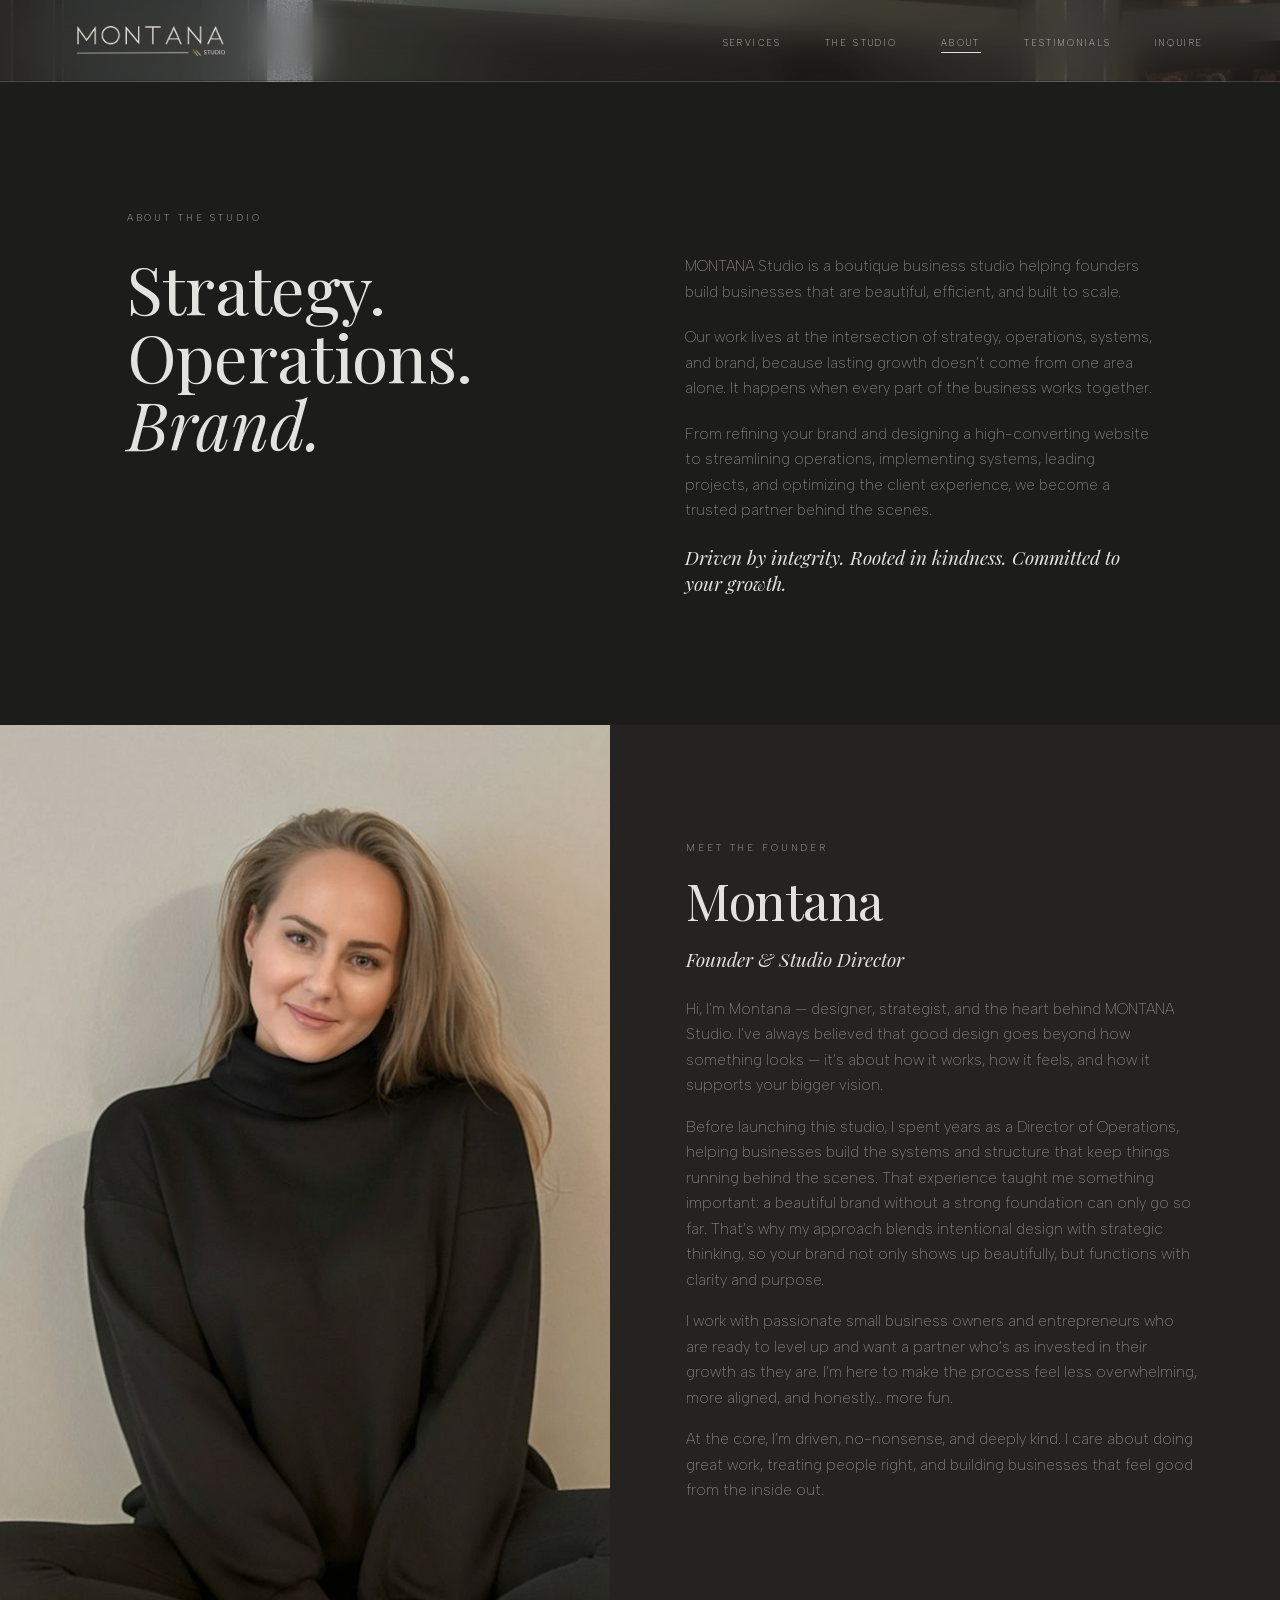
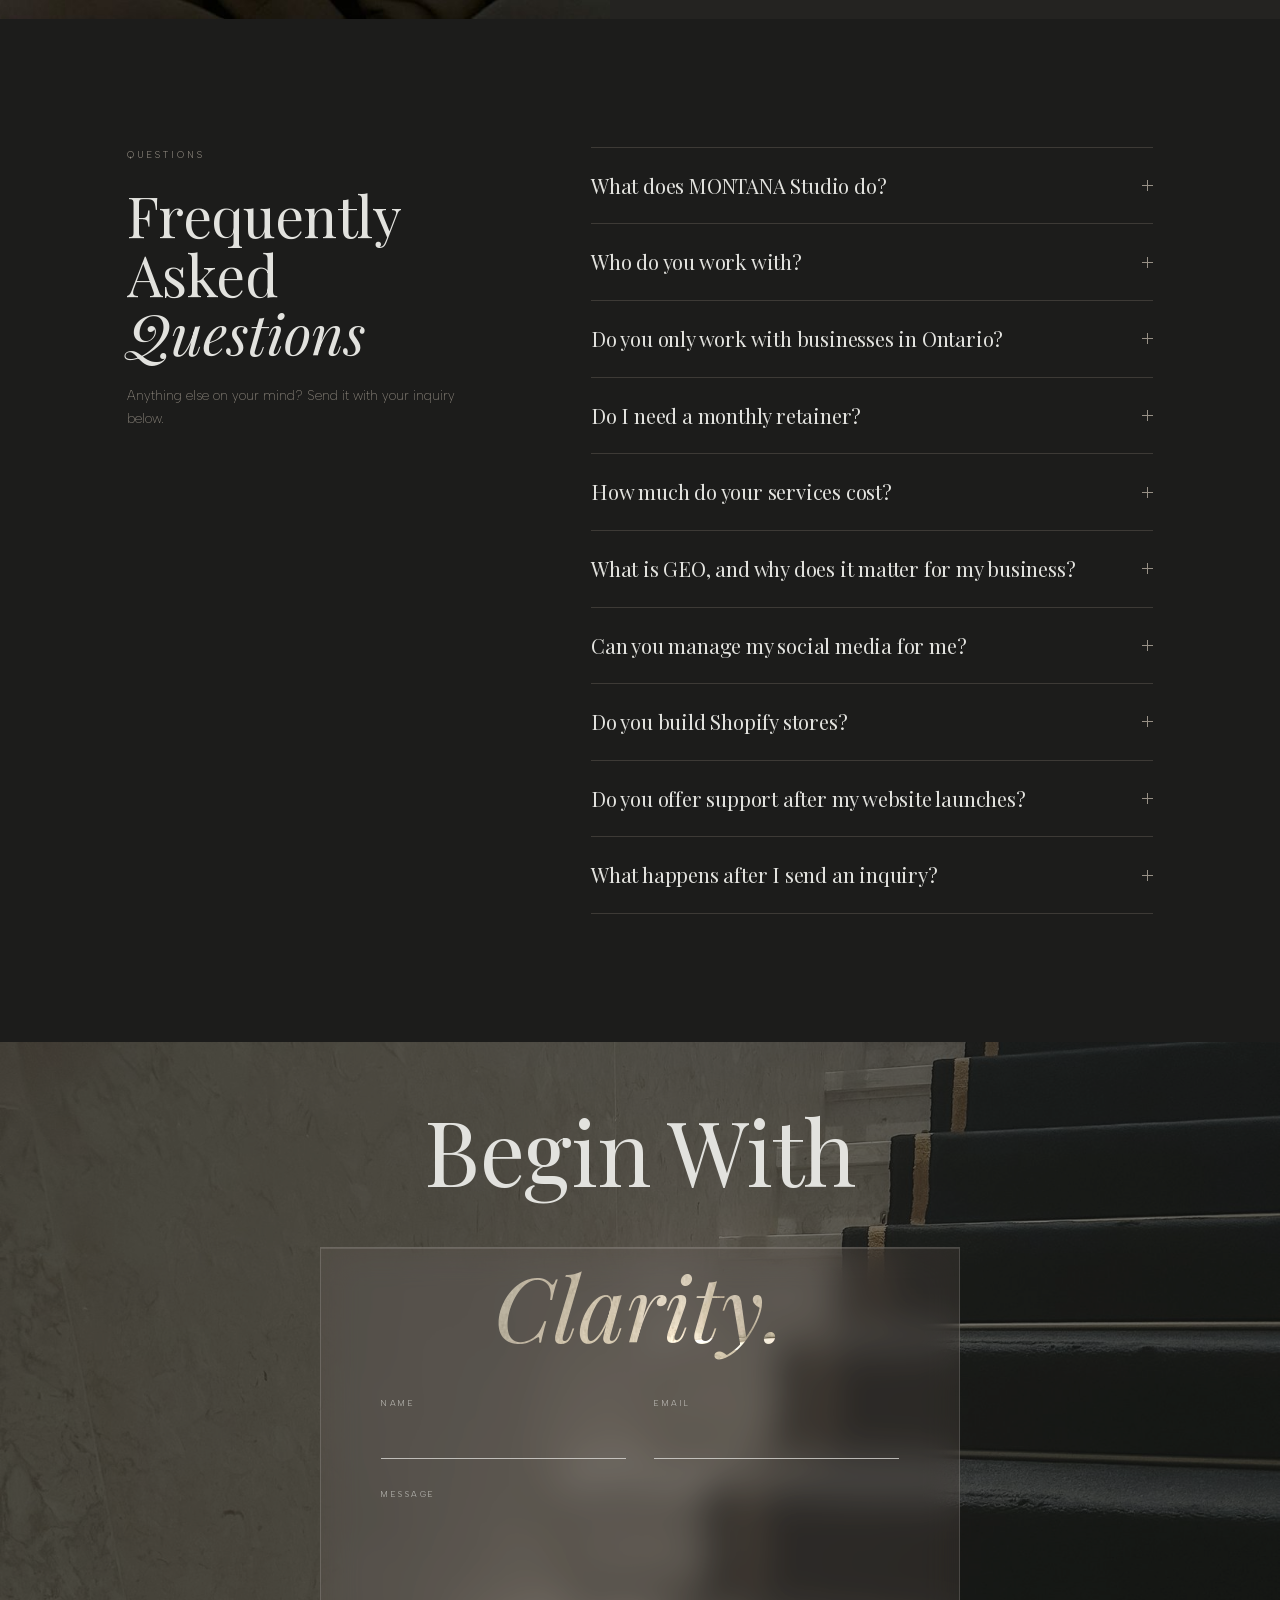
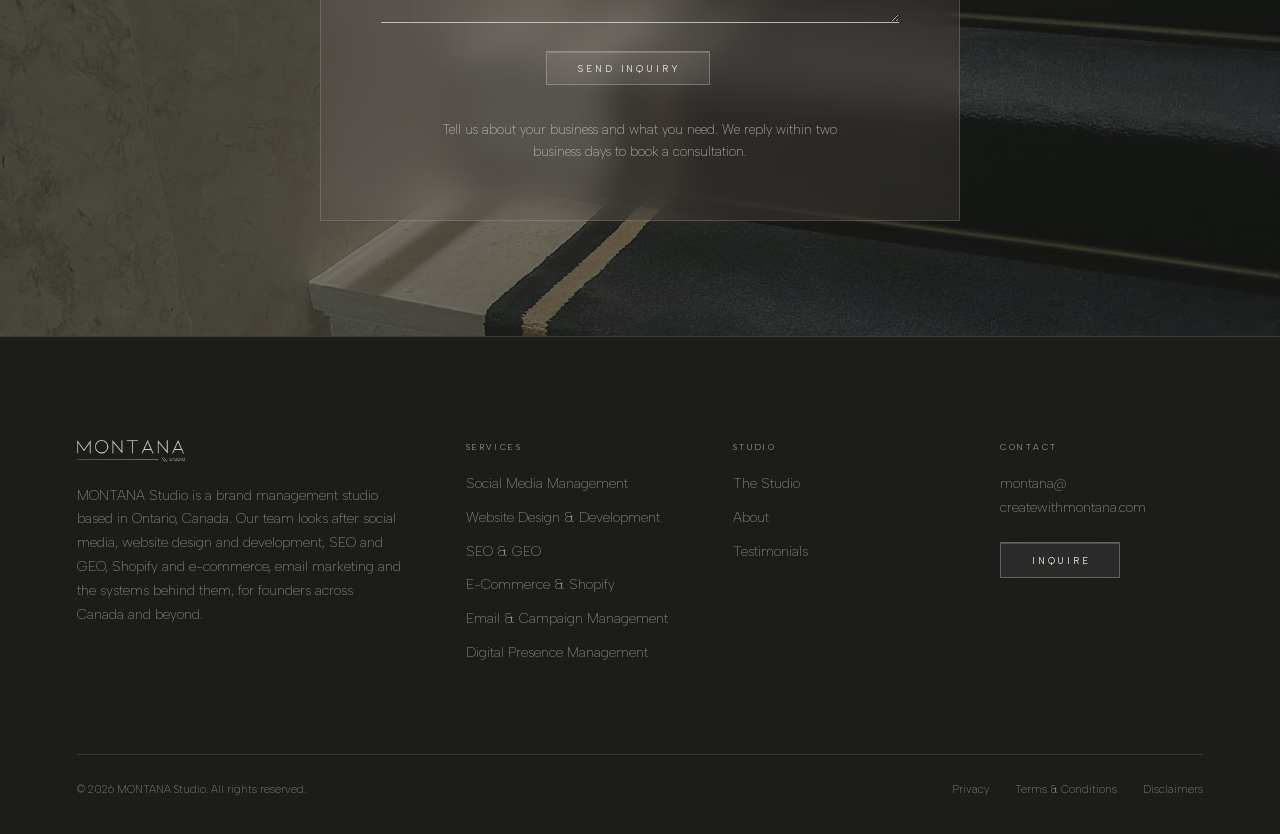
==== commit e0216fa9: "Inquiry: centred glass box, Begin With above it, see-through Clarity inside, underline fields Co-Aut" ====
--- a/about/index.html
+++ b/about/index.html
@@ -191,12 +191,8 @@
 
 <!-- ===== INQUIRE ===== -->
 <section class="inquire" id="inquire">
-  <div class="fog" aria-hidden="true"></div>
-  <h2 class="look">
-    <span class="word fogged" aria-hidden="true">Begin With <i>Clarity.</i></span>
-    <span class="word clear">Begin With <i>Clarity.</i></span>
-  </h2>
-  <div class="ask">
+  <div class="pane">
+    <h2 class="look"><span class="above">Begin With</span> <span class="cut"><i>Clarity.</i></span></h2>
     <form class="inquiry-form" action="https://formsubmit.co/montana@createwithmontana.com" method="POST">
       <input type="hidden" name="_subject" value="New inquiry from montanastudio.ca">
       <input type="hidden" name="_template" value="table">
--- a/styles.css
+++ b/styles.css
@@ -171,26 +171,26 @@
 @media (prefers-reduced-motion: reduce) { .reviews.is-slider .review, .review-nav .bar span { transition: none; } }
 
 /* INQUIRE + FOOTER */
-/* INQUIRE: half the stairs photo behind fogged glass, the headline centred across the glass edge like the hero, the form on the glass side */
-.inquire { --seam: 50%; position: relative; isolation: isolate; overflow: hidden; background: var(--night) url(images/inquire-stairs.jpg) center 30% / cover no-repeat; display: grid; grid-template-columns: minmax(0, 1fr) minmax(0, 1fr); align-content: center; row-gap: clamp(48px, 6vw, 80px); padding: clamp(90px, 9vw, 130px) 0; }
-.inquire::after { content: ""; position: absolute; inset: 0; z-index: -1; background: linear-gradient(90deg, rgba(28,28,27,.45), rgba(28,28,27,.55) 50%, rgba(28,28,27,.62)); }
-.inquire .look { grid-column: 1 / -1; position: relative; z-index: 1; display: grid; justify-self: center; text-align: center; font-size: clamp(30px, 7.4vw, 124px); line-height: 1; letter-spacing: -.015em; padding-inline: 16px; }
-.look .word { grid-area: 1 / 1; white-space: nowrap; }
-.look .fogged { display: none; }
-/* Cutout: cutout.js lines the photo up behind the letters left of the glass edge (--cut), so they read as a window through the fog */
-.look.split .fogged { display: block; color: transparent; background-image: url(images/inquire-stairs.jpg); background-repeat: no-repeat; -webkit-background-clip: text; background-clip: text; clip-path: inset(-20% calc(100% - var(--cut)) -20% -20%); filter: brightness(1.3) saturate(.75); }
-.look.split .clear { clip-path: inset(-20% -20% -20% var(--cut)); }
-.inquire .ask { grid-column: 1; position: relative; z-index: 1; padding: 0 clamp(32px, 5vw, 80px) 0 max(var(--edge), calc(100% - 520px - clamp(32px, 5vw, 80px))); display: grid; gap: 32px; }
-.inquire-note { font-size: 13px; line-height: 1.75; color: rgba(226,226,222,.85); max-width: 24rem; }
-@media (max-width: 760px) { .inquire { grid-template-columns: 1fr; } .inquire .ask { padding: 0 var(--edge); } }
-.inquiry-form { width: 100%; display: grid; gap: 20px; }
-.inquiry-form .row { display: grid; grid-template-columns: 1fr 1fr; gap: 20px; }
+/* INQUIRE: a centred glass box over the stairs photo. "Begin With" sits above the box; "Clarity." inside it is a see-through cutout of the photo */
+.inquire { position: relative; isolation: isolate; overflow: hidden; background: var(--night) url(images/inquire-stairs.jpg) center 0% / cover no-repeat; display: grid; justify-items: center; padding: clamp(160px, 16vw, 230px) var(--edge) clamp(90px, 9vw, 130px); }
+.inquire::after { content: ""; position: absolute; inset: 0; z-index: -1; background: rgba(28,28,27,.58); }
+.pane { --look: clamp(46px, 7vw, 108px); position: relative; width: min(100%, 640px); padding: 0 clamp(24px, 5vw, 60px) clamp(36px, 5vw, 56px); display: grid; gap: 34px; background: rgba(106,93,82,.22); border: 1px solid rgba(226,226,222,.18); box-shadow: inset 0 1px 0 rgba(226,226,222,.14); -webkit-backdrop-filter: blur(18px) saturate(.55) brightness(1.08); backdrop-filter: blur(18px) saturate(.55) brightness(1.08); }
+@supports not ((backdrop-filter: blur(1px)) or (-webkit-backdrop-filter: blur(1px))) { .pane { background: rgba(106,93,82,.8); } }
+.inquire .look { display: grid; justify-items: center; row-gap: calc(var(--look) * .75); margin-top: calc(var(--look) * -1.6); font-size: var(--look); line-height: 1; text-align: center; white-space: nowrap; }
+.look .above { color: var(--cream); }
+.look .cut { color: var(--cream); padding-bottom: .12em; }
+/* Cutout: cutout.js lines the photo up behind the word, so it reads as a clear window through the glass */
+.look .cut.cutout { color: transparent; background-image: url(images/inquire-stairs.jpg); background-repeat: no-repeat; -webkit-background-clip: text; background-clip: text; filter: brightness(1.25) saturate(.8); }
+.inquire-note { font-size: 13px; line-height: 1.75; color: rgba(226,226,222,.8); text-align: center; max-width: 26rem; justify-self: center; }
+.inquiry-form { width: 100%; display: grid; gap: 28px; }
+.inquiry-form .row { display: grid; grid-template-columns: 1fr 1fr; gap: 28px; }
 @media (max-width: 600px) { .inquiry-form .row { grid-template-columns: 1fr; } }
-.inquiry-form .field { display: grid; gap: 8px; }
-.inquiry-form .field .cap { font-size: 8.5px; color: rgba(226,226,222,.85); }
-/* White fields: solid Stucco, onyx text */
-.inquiry-form input, .inquiry-form textarea { width: 100%; box-sizing: border-box; background: var(--cream); border: 1px solid var(--cream); border-radius: 0; color: var(--night); font: 300 15px/1.5 var(--sans); padding: 12px 14px; resize: vertical; transition: border-color .25s, box-shadow .25s; }
-.inquiry-form input:focus, .inquiry-form textarea:focus { outline: none; border-color: var(--greige); box-shadow: 0 0 0 1px var(--greige); }
+.inquiry-form .field { display: grid; gap: 6px; }
+.inquiry-form .field .cap { font-size: 8.5px; color: rgba(226,226,222,.8); }
+/* Underline fields */
+.inquiry-form input, .inquiry-form textarea { width: 100%; box-sizing: border-box; background: transparent; border: 0; border-bottom: 1px solid rgba(226,226,222,.75); border-radius: 0; color: var(--cream); font: 200 15px/1.6 var(--sans); padding: 8px 0 10px; resize: vertical; transition: border-color .25s; }
+.inquiry-form input:focus, .inquiry-form textarea:focus { outline: none; border-bottom-color: var(--cream); }
+.inquiry-form .send { justify-content: center; }
 .inquiry-form .hp { position: absolute; left: -9999px; width: 1px; height: 1px; opacity: 0; }
 .inquiry-form .send { display: flex; flex-wrap: wrap; align-items: center; gap: 14px 24px; }
 .inquiry-form .btn { cursor: pointer; font-family: var(--sans); }
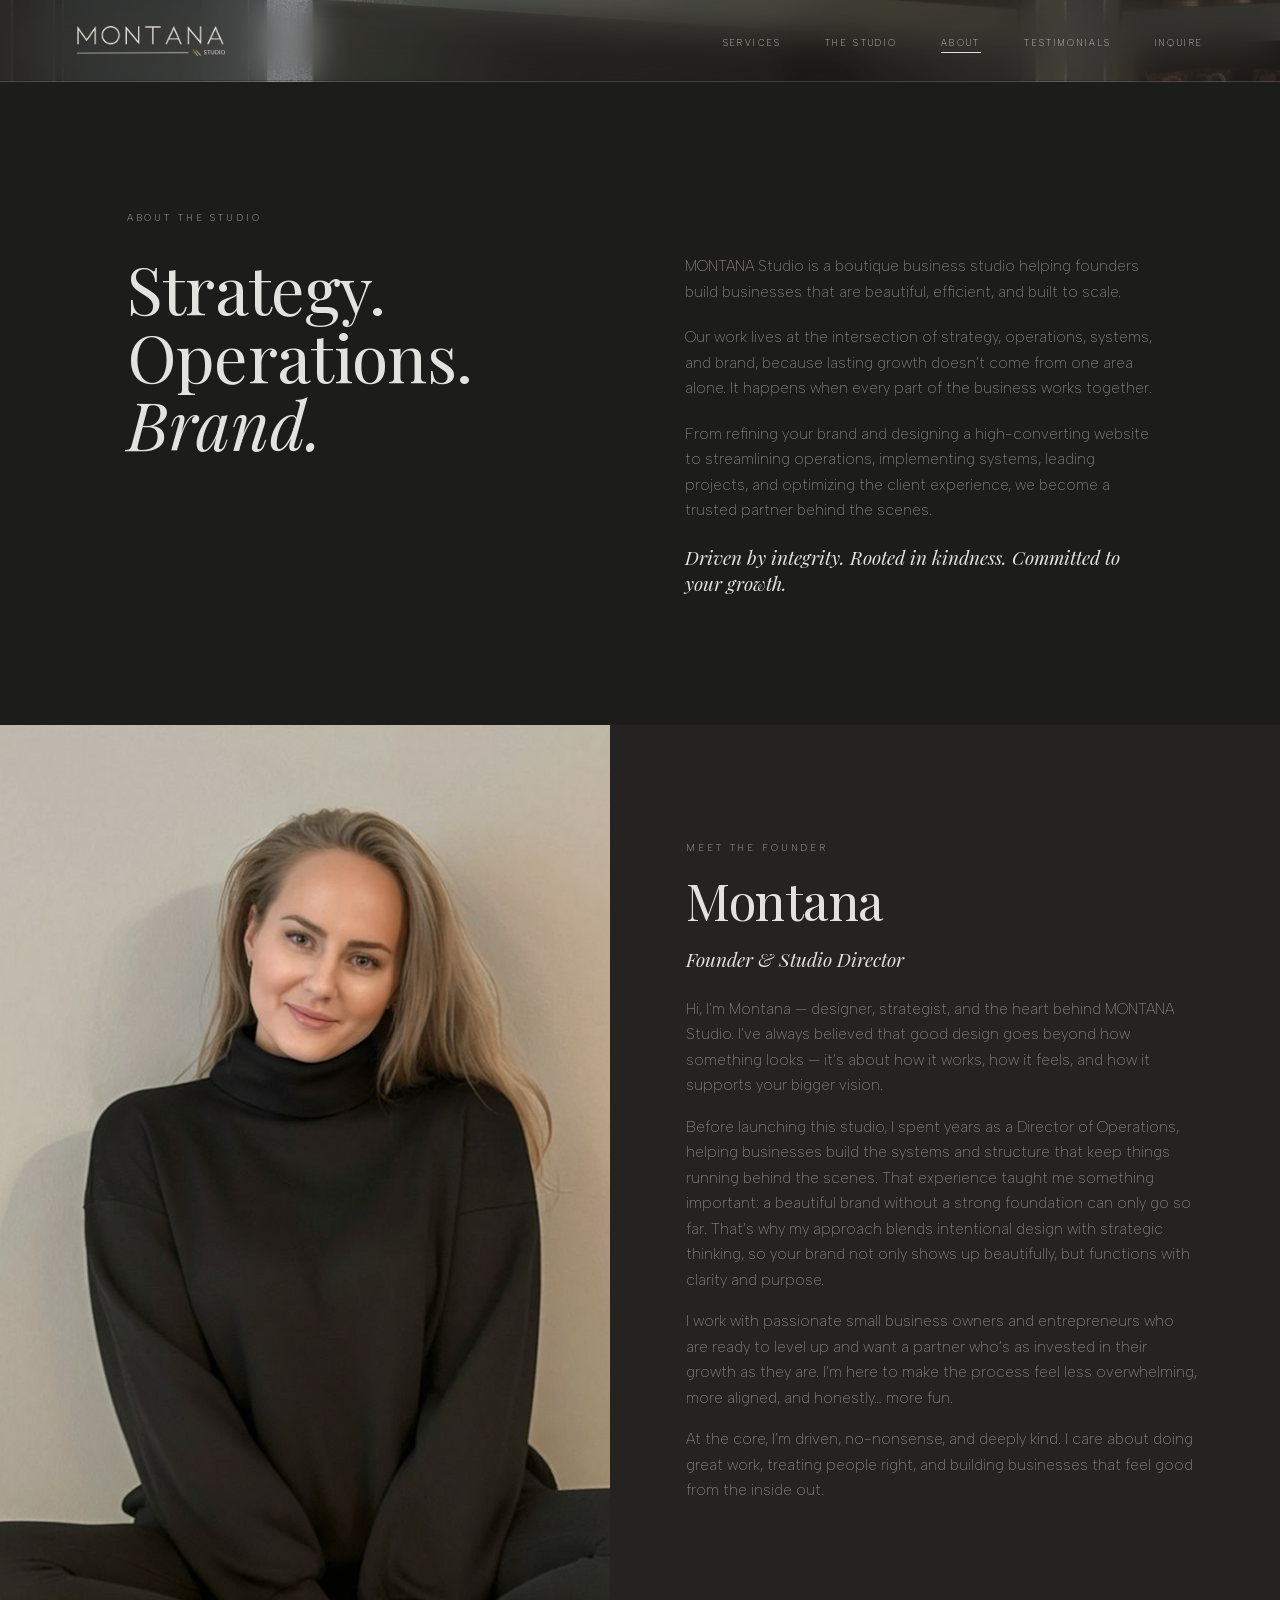
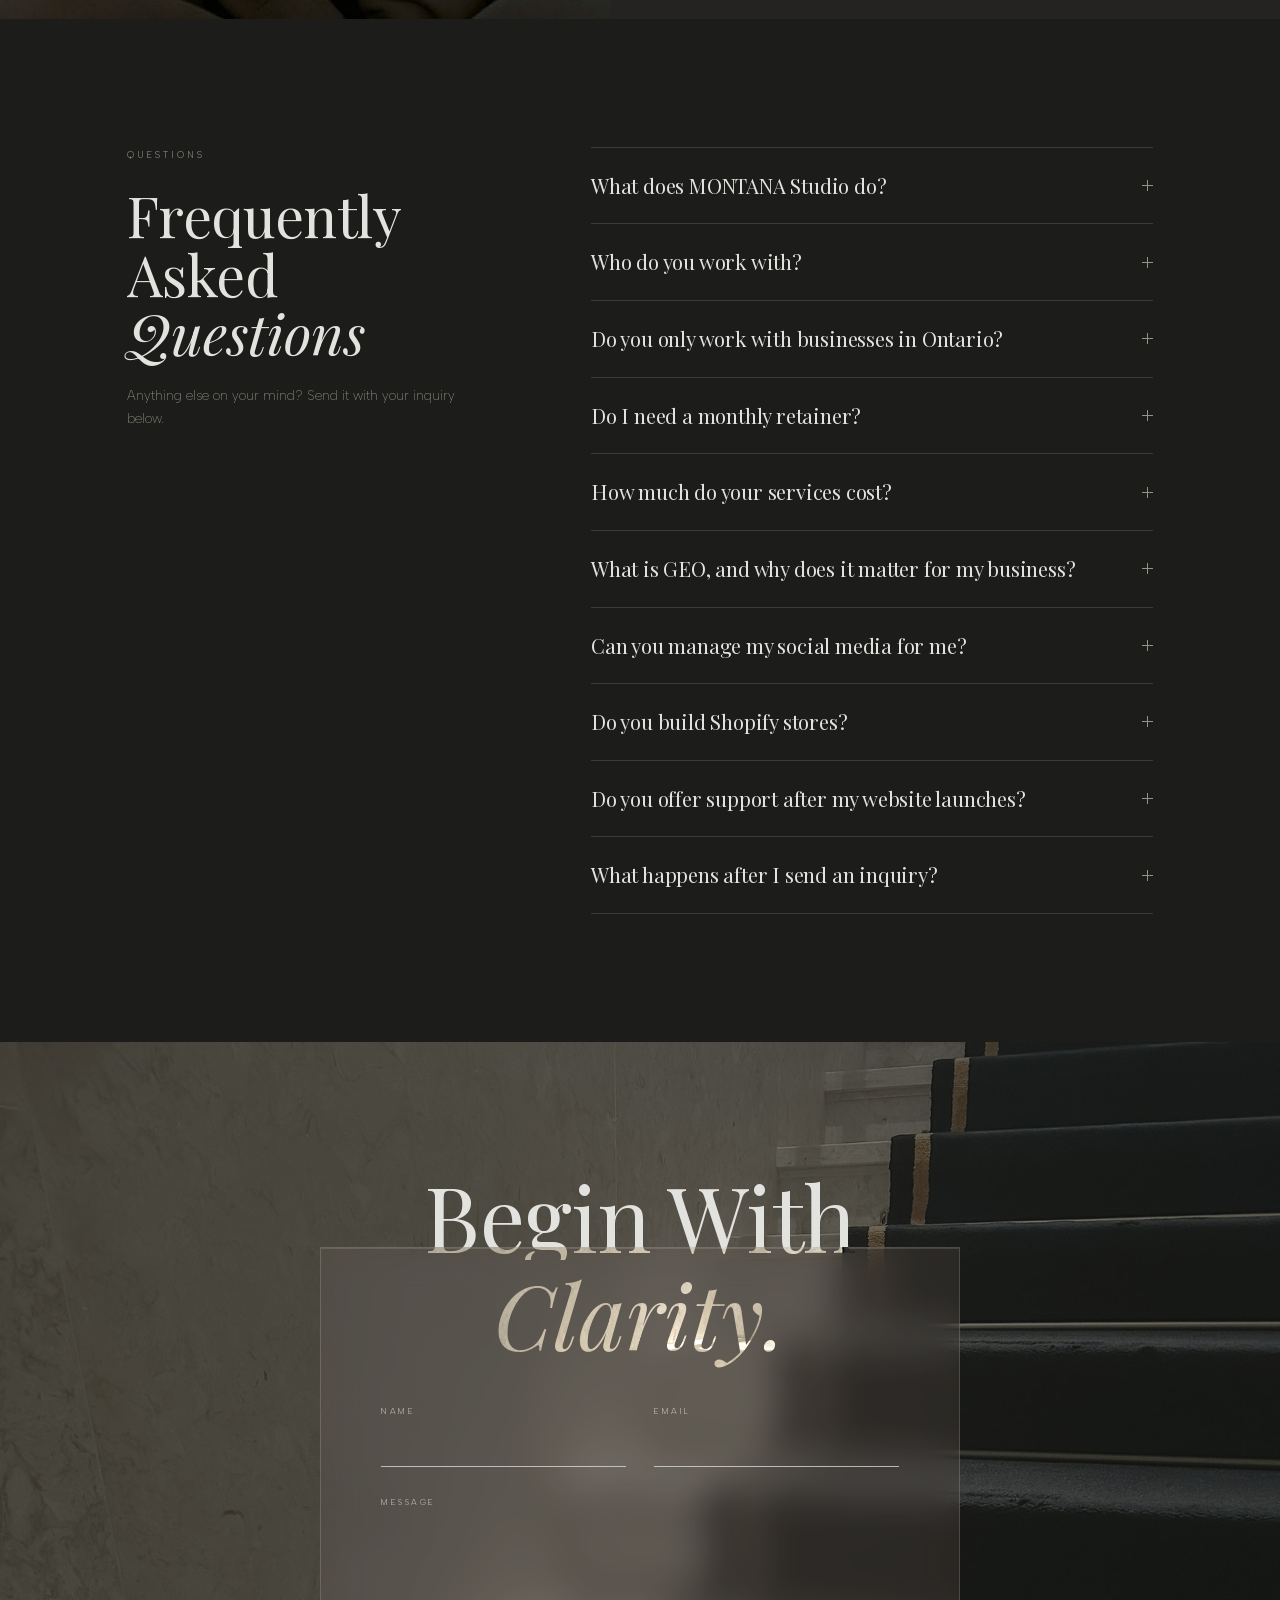
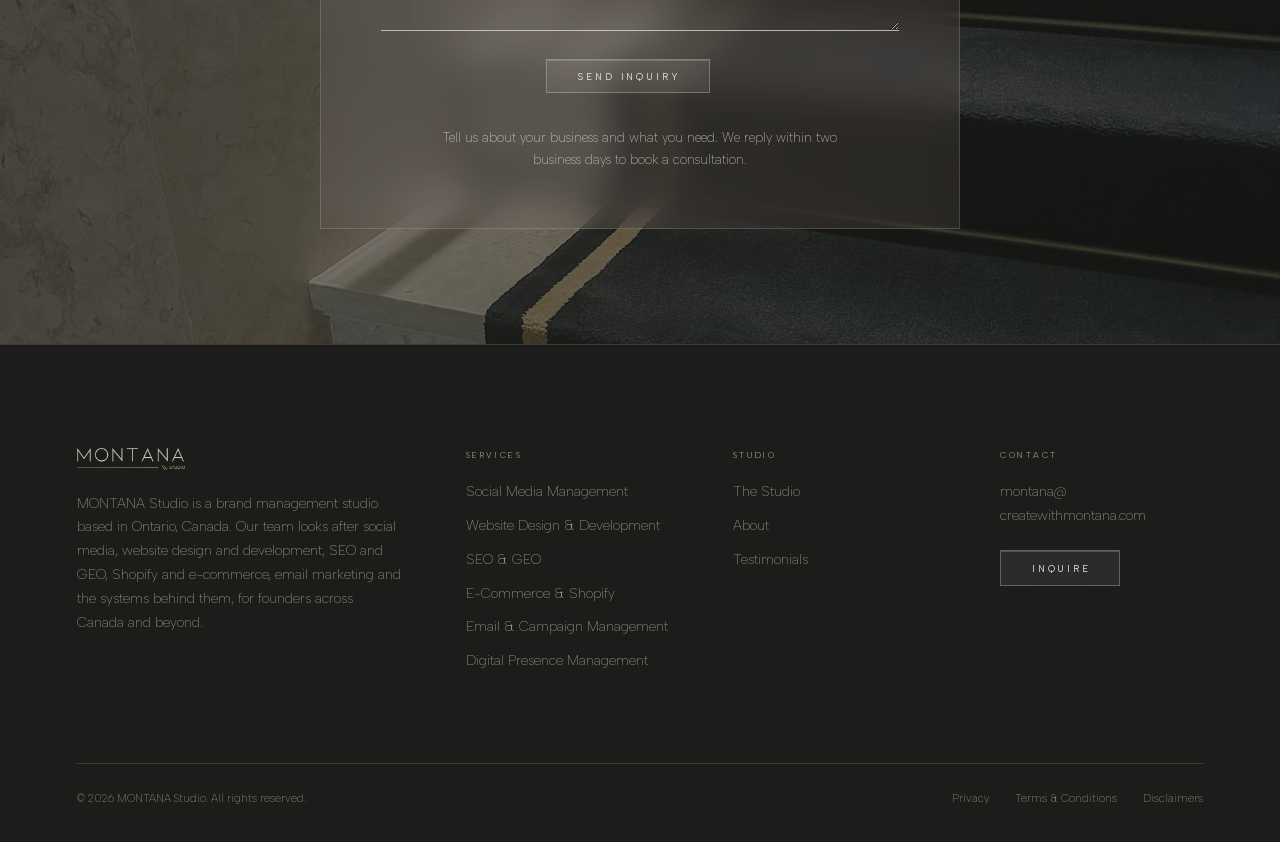
==== commit ce76c0e6: "Inquiry: tighter headline, Begin With dips into the glass as a cutout Co-Authored-By: Claude Opus 5." ====
--- a/about/index.html
+++ b/about/index.html
@@ -68,7 +68,7 @@
      "name": "Do I need a monthly retainer?",
      "acceptedAnswer": {
       "@type": "Answer",
-      "text": "No. There is no set retainer. Every package is fully customizable: you choose the services your business needs, and we build a plan around them, whether that is a single project or ongoing management."
+      "text": "A monthly retainer is absolutely an option, depending on the services you need. For ongoing work such as social media management, we offer retainers and packages to suit different needs. Above all, our goal is to make sure everything you need is looked after, so we take a tailored, customizable approach: project-based work for one-time needs, and retainers for ongoing support."
      }
     },
     {
@@ -76,7 +76,7 @@
      "name": "How much do your services cost?",
      "acceptedAnswer": {
       "@type": "Answer",
-      "text": "Pricing depends on the services you choose and the scope of the work. After your consultation, we prepare a tailored proposal with clear pricing and a timeline, so you know exactly what to expect before anything begins."
+      "text": "Pricing is customized to each client, so it can vary significantly with the size of the project or the scope of ongoing work. We offer both project-based pricing and monthly retainers. After your consultation, we prepare a tailored proposal with clear pricing, so you know exactly what to expect before anything begins."
      }
     },
     {
@@ -179,8 +179,8 @@
       <details class="qa"><summary><h3>What does MONTANA Studio do?</h3></summary><p>MONTANA Studio is a brand management studio based in Ontario, Canada. Our team looks after social media management, website design and development, SEO and GEO, Shopify and e-commerce, email and campaign management, and digital presence management, including courses, lead funnels, CRMs and workflows. You work with one full team through one point of contact.</p></details>
       <details class="qa"><summary><h3>Who do you work with?</h3></summary><p>We work with founders, small business owners and entrepreneurs who are ready to grow and want a partner who is as invested in their business as they are. Many of our clients are service-based businesses, coaches and e-commerce brands.</p></details>
       <details class="qa"><summary><h3>Do you only work with businesses in Ontario?</h3></summary><p>No. The studio is based in Ontario, and we work with clients across Canada and beyond. Consultations and meetings take place online, so where you are has no bearing on the care you receive.</p></details>
-      <details class="qa"><summary><h3>Do I need a monthly retainer?</h3></summary><p>No. There is no set retainer. Every package is fully customizable: you choose the services your business needs, and we build a plan around them, whether that is a single project or ongoing management.</p></details>
-      <details class="qa"><summary><h3>How much do your services cost?</h3></summary><p>Pricing depends on the services you choose and the scope of the work. After your consultation, we prepare a tailored proposal with clear pricing and a timeline, so you know exactly what to expect before anything begins.</p></details>
+      <details class="qa"><summary><h3>Do I need a monthly retainer?</h3></summary><p>A monthly retainer is absolutely an option, depending on the services you need. For ongoing work such as social media management, we offer retainers and packages to suit different needs. Above all, our goal is to make sure everything you need is looked after, so we take a tailored, customizable approach: project-based work for one-time needs, and retainers for ongoing support.</p></details>
+      <details class="qa"><summary><h3>How much do your services cost?</h3></summary><p>Pricing is customized to each client, so it can vary significantly with the size of the project or the scope of ongoing work. We offer both project-based pricing and monthly retainers. After your consultation, we prepare a tailored proposal with clear pricing, so you know exactly what to expect before anything begins.</p></details>
       <details class="qa"><summary><h3>What is GEO, and why does it matter for my business?</h3></summary><p>GEO, or generative engine optimization, helps your business appear in answers from AI search tools such as ChatGPT, Google AI Overviews, Gemini and Perplexity. We pair it with traditional SEO through clear, well-structured content, structured data and consistent business information, so your brand can be found and recommended wherever your clients search.</p></details>
       <details class="qa"><summary><h3>Can you manage my social media for me?</h3></summary><p>Yes. Our social media management covers strategy, content creation, scheduling, engagement, and reporting and analytics, so your accounts stay consistent and on brand while you focus on running your business.</p></details>
       <details class="qa"><summary><h3>Do you build Shopify stores?</h3></summary><p>Yes. We design and build Shopify stores, migrate existing stores to Shopify, set up products and apps, and offer ongoing store management once you launch.</p></details>
@@ -192,7 +192,7 @@
 <!-- ===== INQUIRE ===== -->
 <section class="inquire" id="inquire">
   <div class="pane">
-    <h2 class="look"><span class="above">Begin With</span> <span class="cut"><i>Clarity.</i></span></h2>
+    <h2 class="look"><span class="above"><span class="over">Begin With</span><span class="cut dip" aria-hidden="true">Begin With</span></span> <span class="cut"><i>Clarity.</i></span></h2>
     <form class="inquiry-form" action="https://formsubmit.co/montana@createwithmontana.com" method="POST">
       <input type="hidden" name="_subject" value="New inquiry from montanastudio.ca">
       <input type="hidden" name="_template" value="table">
--- a/styles.css
+++ b/styles.css
@@ -176,9 +176,15 @@
 .inquire::after { content: ""; position: absolute; inset: 0; z-index: -1; background: rgba(28,28,27,.58); }
 .pane { --look: clamp(46px, 7vw, 108px); position: relative; width: min(100%, 640px); padding: 0 clamp(24px, 5vw, 60px) clamp(36px, 5vw, 56px); display: grid; gap: 34px; background: rgba(106,93,82,.22); border: 1px solid rgba(226,226,222,.18); box-shadow: inset 0 1px 0 rgba(226,226,222,.14); -webkit-backdrop-filter: blur(18px) saturate(.55) brightness(1.08); backdrop-filter: blur(18px) saturate(.55) brightness(1.08); }
 @supports not ((backdrop-filter: blur(1px)) or (-webkit-backdrop-filter: blur(1px))) { .pane { background: rgba(106,93,82,.8); } }
-.inquire .look { display: grid; justify-items: center; row-gap: calc(var(--look) * .75); margin-top: calc(var(--look) * -1.6); font-size: var(--look); line-height: 1; text-align: center; white-space: nowrap; }
-.look .above { color: var(--cream); }
+.inquire .look { display: grid; justify-items: center; row-gap: calc(var(--look) * .1); margin-top: calc(var(--look) * -.86); font-size: var(--look); line-height: 1; text-align: center; white-space: nowrap; }
+.look .above { display: grid; color: var(--cream); }
+.look .above > span { grid-area: 1 / 1; }
+/* Where "Begin With" dips below the top of the glass (--edge-y, set by cutout.js), that part becomes cutout too */
+.look .dip { display: none; }
+.look .above.split .over { clip-path: inset(-20% -5% calc(100% - var(--edge-y)) -5%); }
+.look .above.split .dip { display: block; clip-path: inset(var(--edge-y) -5% -20% -5%); }
 .look .cut { color: var(--cream); padding-bottom: .12em; }
+.look .above .cut { padding-bottom: 0; }
 /* Cutout: cutout.js lines the photo up behind the word, so it reads as a clear window through the glass */
 .look .cut.cutout { color: transparent; background-image: url(images/inquire-stairs.jpg); background-repeat: no-repeat; -webkit-background-clip: text; background-clip: text; filter: brightness(1.25) saturate(.8); }
 .inquire-note { font-size: 13px; line-height: 1.75; color: rgba(226,226,222,.8); text-align: center; max-width: 26rem; justify-self: center; }
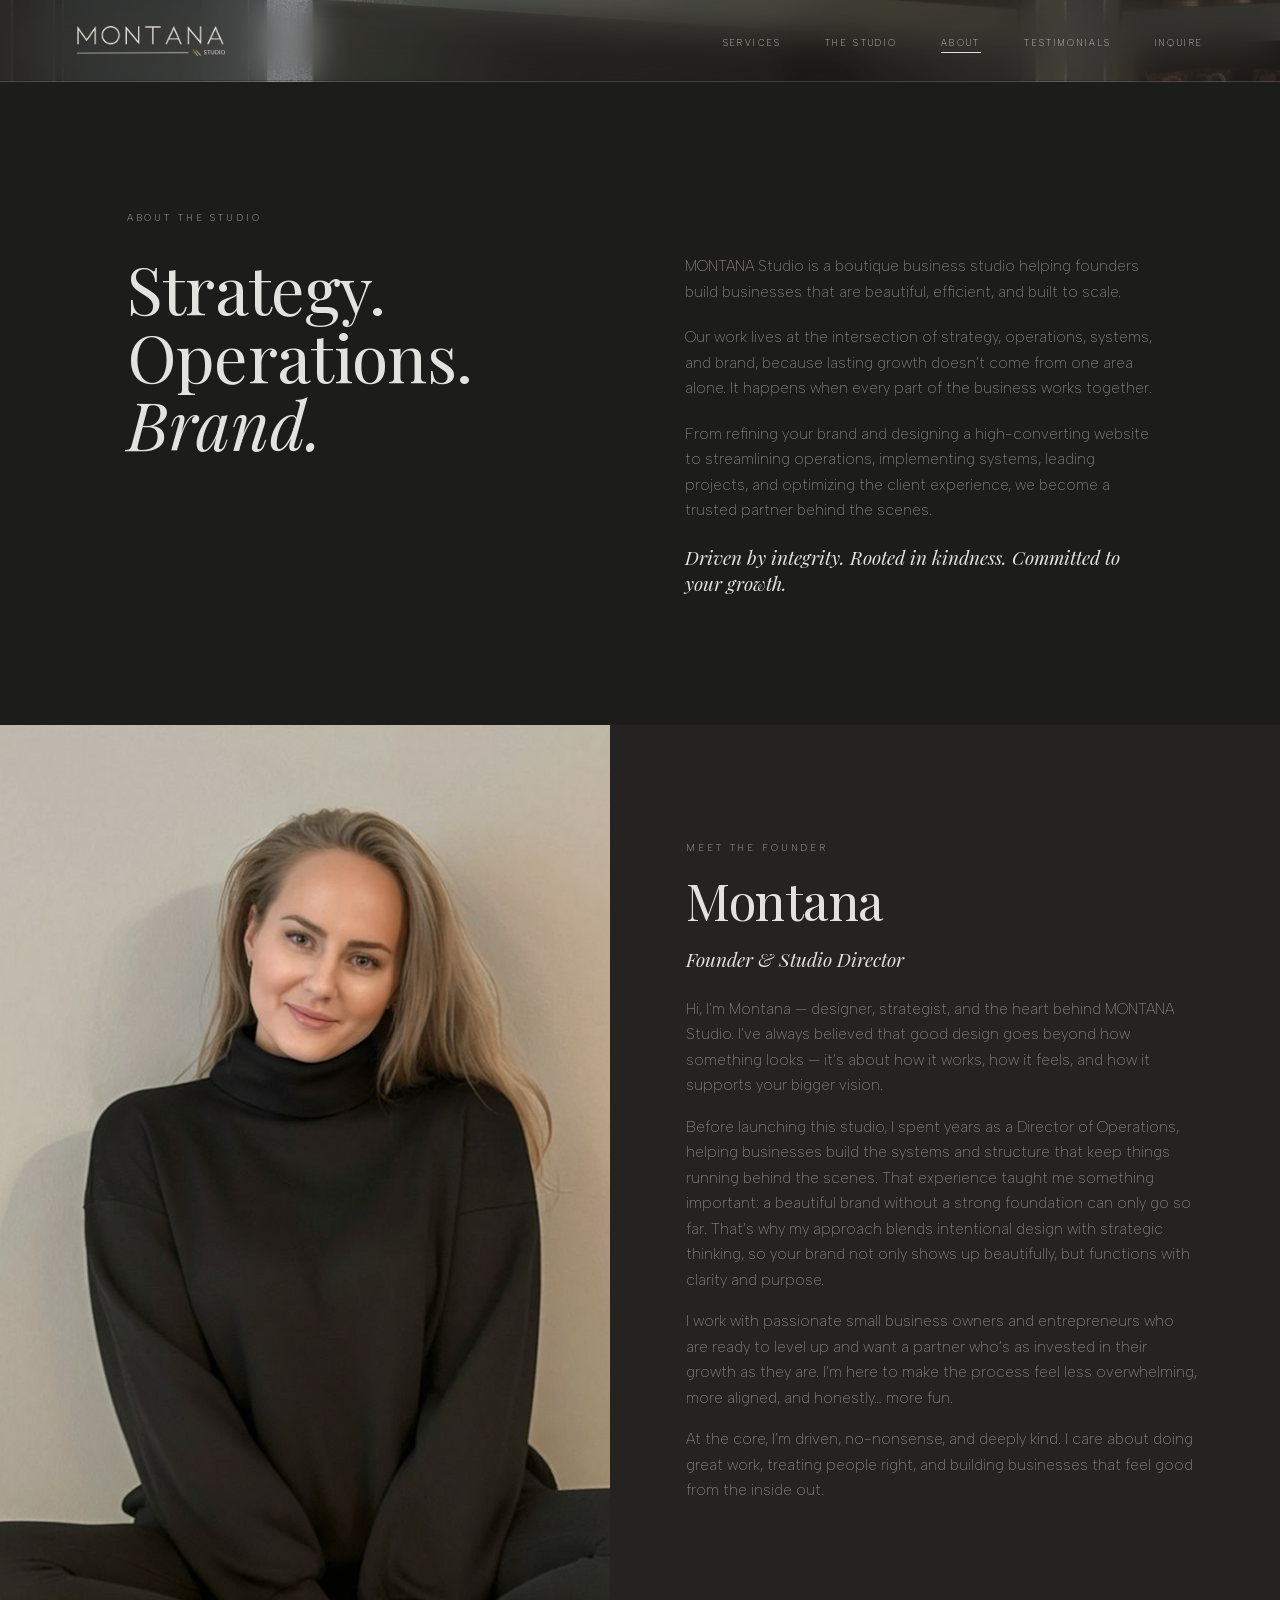
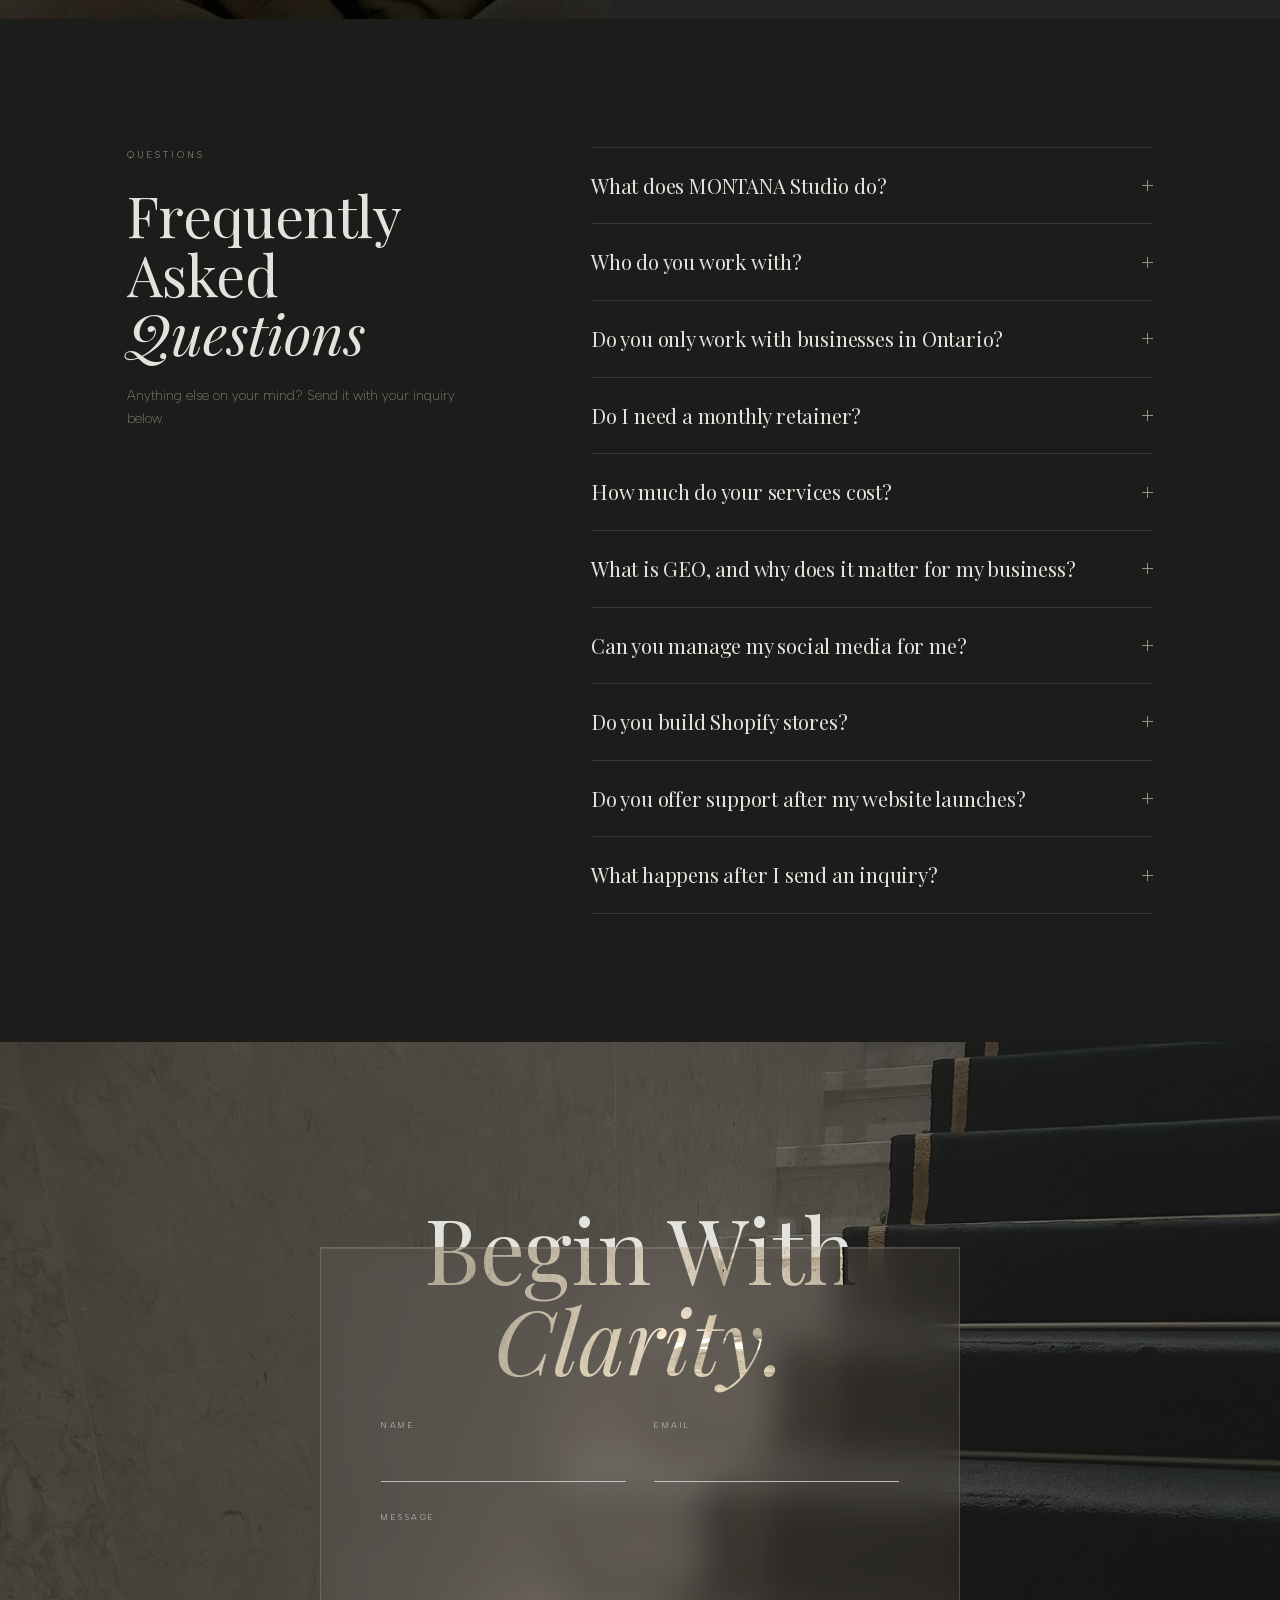
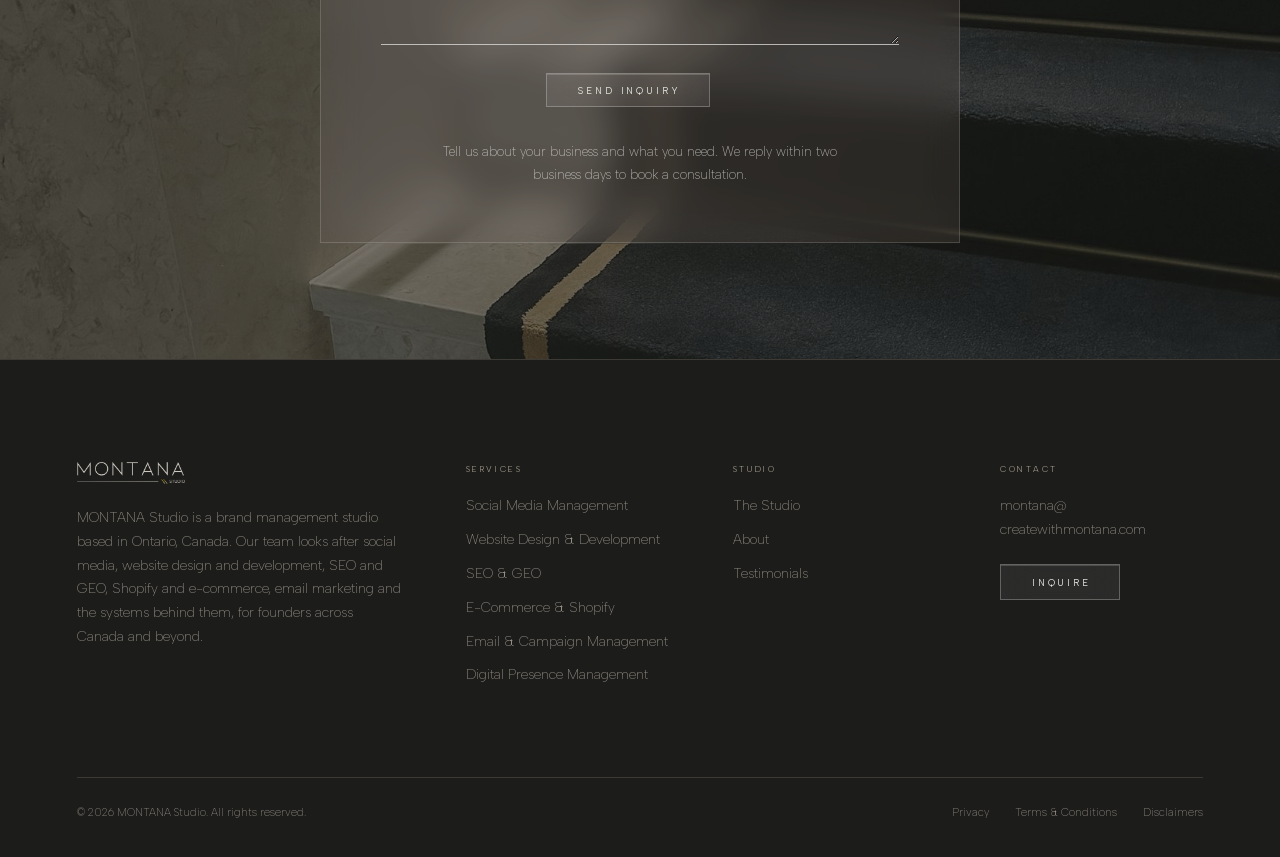
==== commit de13ea38: "Thank-you page after inquiries; deeper Begin With overlap with full descenders The form now opens /t" ====
--- a/about/index.html
+++ b/about/index.html
@@ -196,6 +196,7 @@
     <form class="inquiry-form" action="https://formsubmit.co/montana@createwithmontana.com" method="POST">
       <input type="hidden" name="_subject" value="New inquiry from montanastudio.ca">
       <input type="hidden" name="_template" value="table">
+      <input type="hidden" name="_next" value="https://montanastudio.ca/thank-you">
       <input type="hidden" name="_captcha" value="false">
       <input class="hp" type="text" name="_honey" tabindex="-1" autocomplete="off" aria-hidden="true">
       <div class="row">
--- a/styles.css
+++ b/styles.css
@@ -174,17 +174,18 @@
 /* INQUIRE: a centred glass box over the stairs photo. "Begin With" sits above the box; "Clarity." inside it is a see-through cutout of the photo */
 .inquire { position: relative; isolation: isolate; overflow: hidden; background: var(--night) url(images/inquire-stairs.jpg) center 0% / cover no-repeat; display: grid; justify-items: center; padding: clamp(160px, 16vw, 230px) var(--edge) clamp(90px, 9vw, 130px); }
 .inquire::after { content: ""; position: absolute; inset: 0; z-index: -1; background: rgba(28,28,27,.58); }
+@media (max-width: 760px) { .inquire { background-position: 15% 0%; } }
 .pane { --look: clamp(46px, 7vw, 108px); position: relative; width: min(100%, 640px); padding: 0 clamp(24px, 5vw, 60px) clamp(36px, 5vw, 56px); display: grid; gap: 34px; background: rgba(106,93,82,.22); border: 1px solid rgba(226,226,222,.18); box-shadow: inset 0 1px 0 rgba(226,226,222,.14); -webkit-backdrop-filter: blur(18px) saturate(.55) brightness(1.08); backdrop-filter: blur(18px) saturate(.55) brightness(1.08); }
 @supports not ((backdrop-filter: blur(1px)) or (-webkit-backdrop-filter: blur(1px))) { .pane { background: rgba(106,93,82,.8); } }
-.inquire .look { display: grid; justify-items: center; row-gap: calc(var(--look) * .1); margin-top: calc(var(--look) * -.86); font-size: var(--look); line-height: 1; text-align: center; white-space: nowrap; }
+.inquire .look { display: grid; justify-items: center; row-gap: calc(var(--look) * .02); margin-top: calc(var(--look) * -.5); font-size: var(--look); line-height: 1; text-align: center; white-space: nowrap; }
 .look .above { display: grid; color: var(--cream); }
 .look .above > span { grid-area: 1 / 1; }
 /* Where "Begin With" dips below the top of the glass (--edge-y, set by cutout.js), that part becomes cutout too */
 .look .dip { display: none; }
 .look .above.split .over { clip-path: inset(-20% -5% calc(100% - var(--edge-y)) -5%); }
 .look .above.split .dip { display: block; clip-path: inset(var(--edge-y) -5% -20% -5%); }
-.look .cut { color: var(--cream); padding-bottom: .12em; }
-.look .above .cut { padding-bottom: 0; }
+/* Extra room below so descenders (the g, the y) still show the photo */
+.look .cut { color: var(--cream); padding-bottom: .3em; margin-bottom: -.3em; }
 /* Cutout: cutout.js lines the photo up behind the word, so it reads as a clear window through the glass */
 .look .cut.cutout { color: transparent; background-image: url(images/inquire-stairs.jpg); background-repeat: no-repeat; -webkit-background-clip: text; background-clip: text; filter: brightness(1.25) saturate(.8); }
 .inquire-note { font-size: 13px; line-height: 1.75; color: rgba(226,226,222,.8); text-align: center; max-width: 26rem; justify-self: center; }
@@ -274,3 +275,10 @@
 .qa h3 { font-size: clamp(18px, 1.6vw, 21px); line-height: 1.35; transition: opacity .2s; }
 .qa p { color: var(--dust); font-size: 15px; max-width: 38rem; padding: 0 40px 28px 0; }
 @media (max-width: 860px) { .faq { grid-template-columns: 1fr; } .faq-head { position: static; } }
+
+/* THANK-YOU PAGE: the inquiry section's glass box, with a short note */
+.thanks { min-height: calc(100vh - 80px); align-content: center; }
+.thanks .pane { justify-items: center; text-align: center; gap: 22px; }
+.thanks .cap { color: rgba(226,226,222,.85); margin-top: 4px; }
+.thanks .pane > p { color: rgba(226,226,222,.85); font-size: 15px; max-width: 30rem; }
+.thanks .send { display: flex; justify-content: center; margin-top: 10px; }
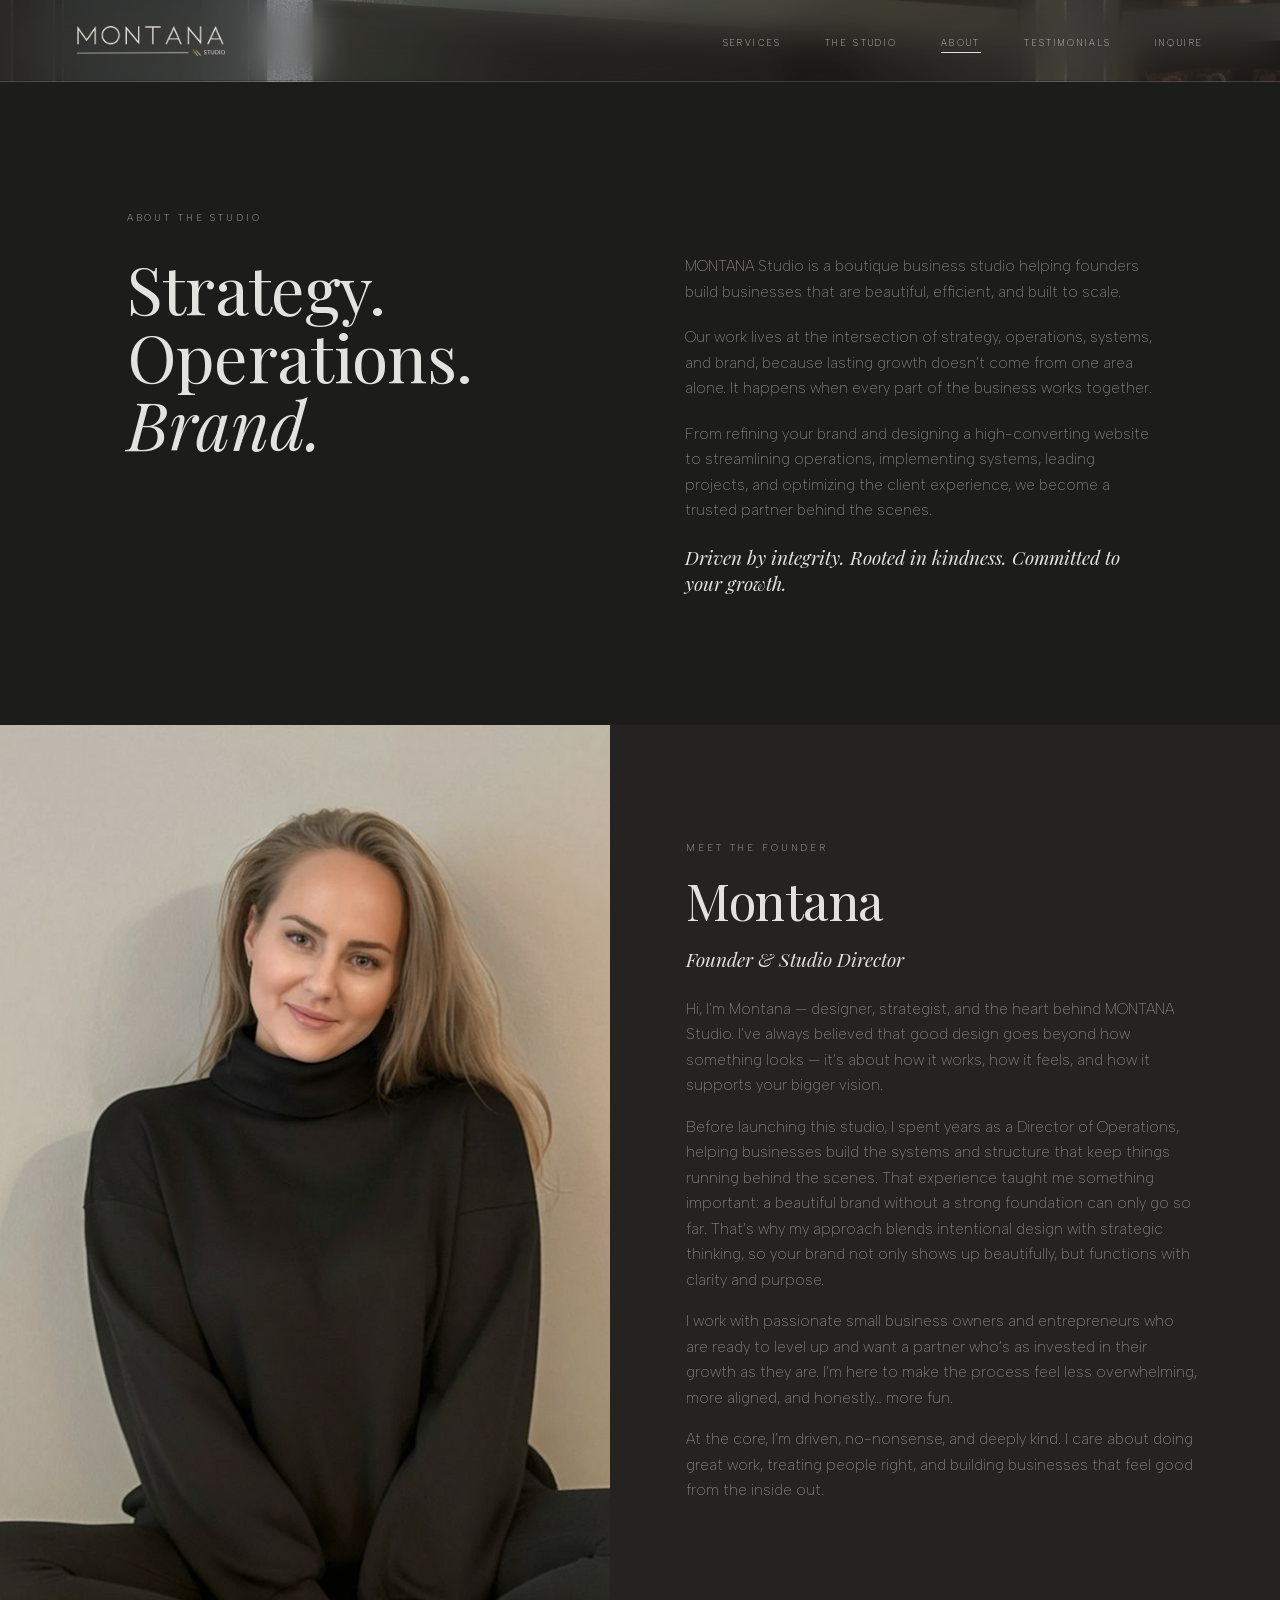
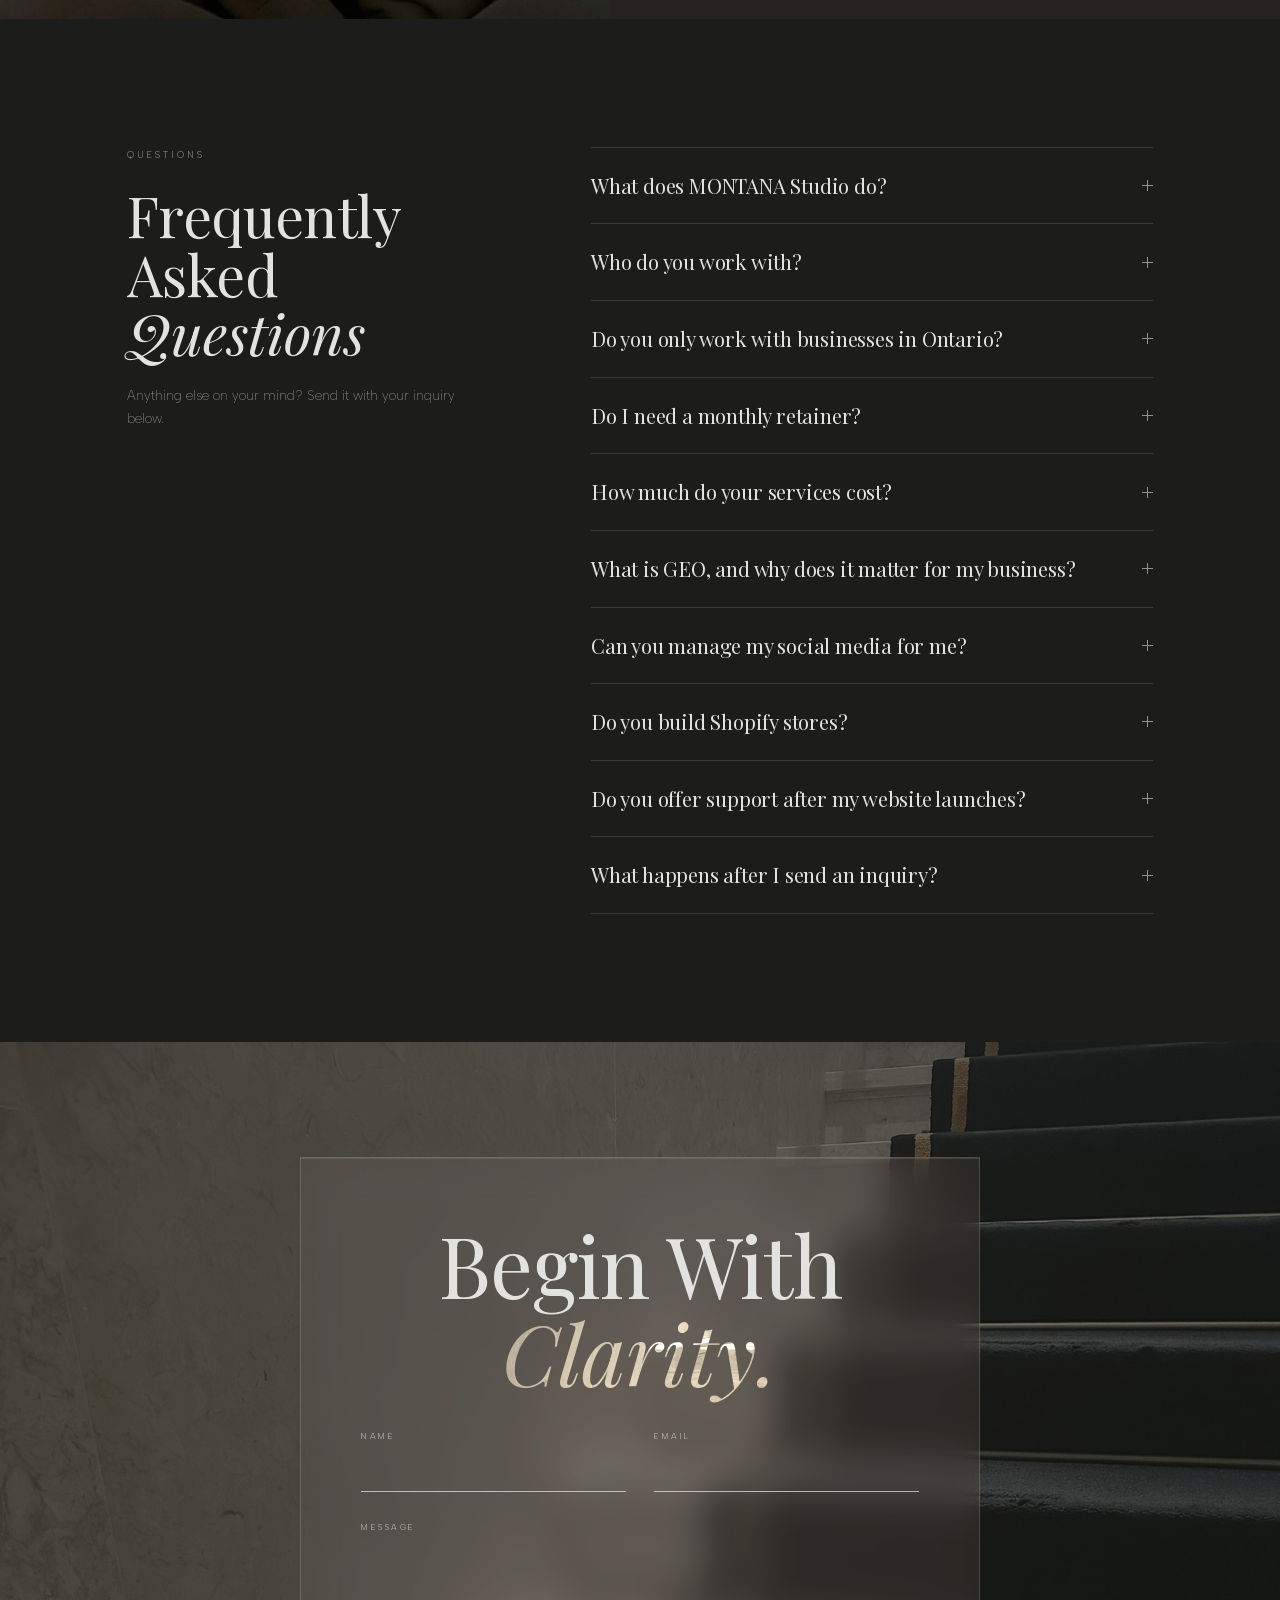
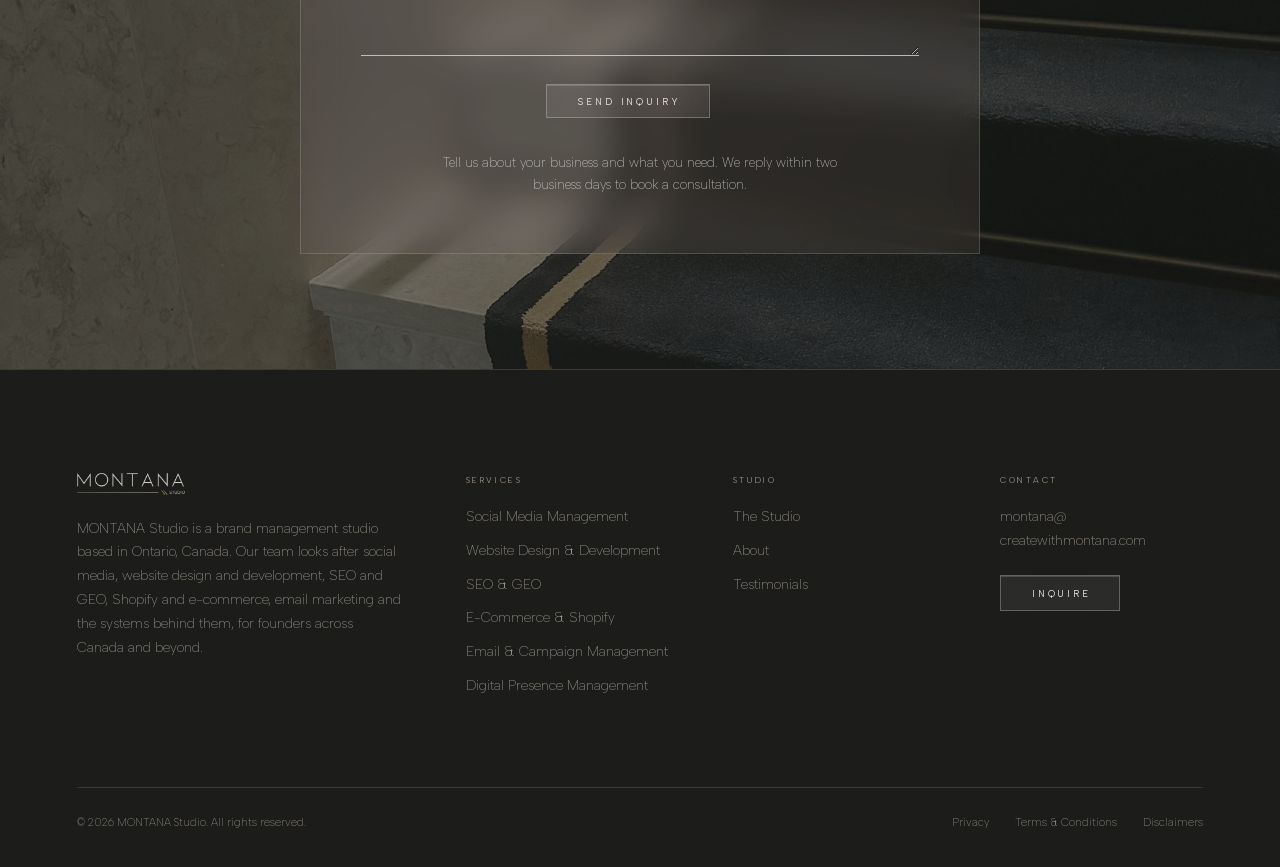
==== commit cf5dc602: "Inquiry: whole headline inside the glass box, Begin With in Stucco, Clarity cutout Co-Authored-By: C" ====
--- a/about/index.html
+++ b/about/index.html
@@ -192,7 +192,7 @@
 <!-- ===== INQUIRE ===== -->
 <section class="inquire" id="inquire">
   <div class="pane">
-    <h2 class="look"><span class="above"><span class="over">Begin With</span><span class="cut dip" aria-hidden="true">Begin With</span></span> <span class="cut"><i>Clarity.</i></span></h2>
+    <h2 class="look"><span class="above">Begin With</span> <span class="cut"><i>Clarity.</i></span></h2>
     <form class="inquiry-form" action="https://formsubmit.co/montana@createwithmontana.com" method="POST">
       <input type="hidden" name="_subject" value="New inquiry from montanastudio.ca">
       <input type="hidden" name="_template" value="table">
--- a/styles.css
+++ b/styles.css
@@ -171,19 +171,14 @@
 @media (prefers-reduced-motion: reduce) { .reviews.is-slider .review, .review-nav .bar span { transition: none; } }
 
 /* INQUIRE + FOOTER */
-/* INQUIRE: a centred glass box over the stairs photo. "Begin With" sits above the box; "Clarity." inside it is a see-through cutout of the photo */
-.inquire { position: relative; isolation: isolate; overflow: hidden; background: var(--night) url(images/inquire-stairs.jpg) center 0% / cover no-repeat; display: grid; justify-items: center; padding: clamp(160px, 16vw, 230px) var(--edge) clamp(90px, 9vw, 130px); }
+/* INQUIRE: a centred glass box over the stairs photo holding the whole headline: "Begin With" in Stucco, "Clarity." a see-through cutout of the photo */
+.inquire { position: relative; isolation: isolate; overflow: hidden; background: var(--night) url(images/inquire-stairs.jpg) center 0% / cover no-repeat; display: grid; justify-items: center; padding: clamp(90px, 9vw, 130px) var(--edge); }
 .inquire::after { content: ""; position: absolute; inset: 0; z-index: -1; background: rgba(28,28,27,.58); }
 @media (max-width: 760px) { .inquire { background-position: 15% 0%; } }
-.pane { --look: clamp(46px, 7vw, 108px); position: relative; width: min(100%, 640px); padding: 0 clamp(24px, 5vw, 60px) clamp(36px, 5vw, 56px); display: grid; gap: 34px; background: rgba(106,93,82,.22); border: 1px solid rgba(226,226,222,.18); box-shadow: inset 0 1px 0 rgba(226,226,222,.14); -webkit-backdrop-filter: blur(18px) saturate(.55) brightness(1.08); backdrop-filter: blur(18px) saturate(.55) brightness(1.08); }
+.pane { --look: clamp(44px, 6.6vw, 100px); position: relative; width: min(100%, 680px); padding: clamp(40px, 5vw, 64px) clamp(24px, 5vw, 60px) clamp(36px, 5vw, 56px); display: grid; gap: 34px; background: rgba(106,93,82,.22); border: 1px solid rgba(226,226,222,.18); box-shadow: inset 0 1px 0 rgba(226,226,222,.14); -webkit-backdrop-filter: blur(18px) saturate(.55) brightness(1.08); backdrop-filter: blur(18px) saturate(.55) brightness(1.08); }
 @supports not ((backdrop-filter: blur(1px)) or (-webkit-backdrop-filter: blur(1px))) { .pane { background: rgba(106,93,82,.8); } }
-.inquire .look { display: grid; justify-items: center; row-gap: calc(var(--look) * .02); margin-top: calc(var(--look) * -.5); font-size: var(--look); line-height: 1; text-align: center; white-space: nowrap; }
-.look .above { display: grid; color: var(--cream); }
-.look .above > span { grid-area: 1 / 1; }
-/* Where "Begin With" dips below the top of the glass (--edge-y, set by cutout.js), that part becomes cutout too */
-.look .dip { display: none; }
-.look .above.split .over { clip-path: inset(-20% -5% calc(100% - var(--edge-y)) -5%); }
-.look .above.split .dip { display: block; clip-path: inset(var(--edge-y) -5% -20% -5%); }
+.inquire .look { display: grid; justify-items: center; row-gap: calc(var(--look) * .04); margin-top: 0; font-size: var(--look); line-height: 1; text-align: center; white-space: nowrap; }
+.look .above { color: var(--cream); }
 /* Extra room below so descenders (the g, the y) still show the photo */
 .look .cut { color: var(--cream); padding-bottom: .3em; margin-bottom: -.3em; }
 /* Cutout: cutout.js lines the photo up behind the word, so it reads as a clear window through the glass */
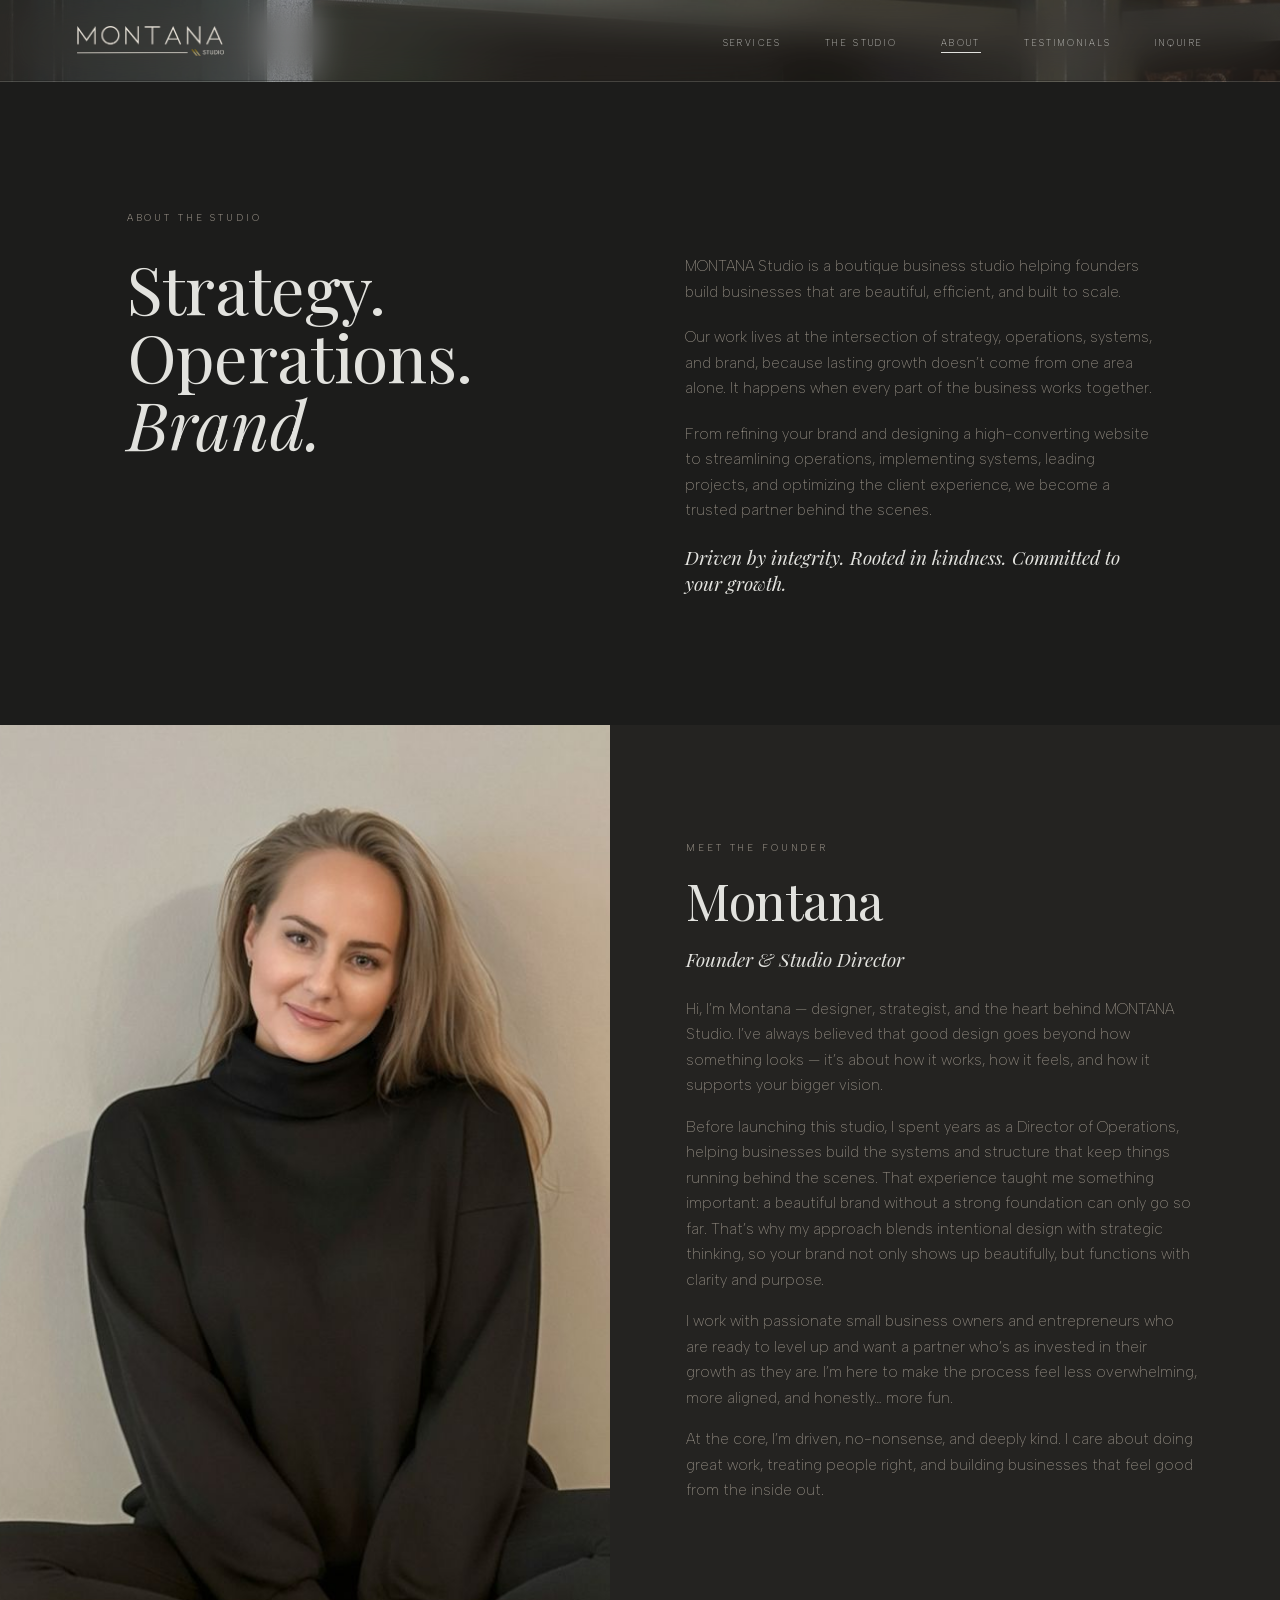
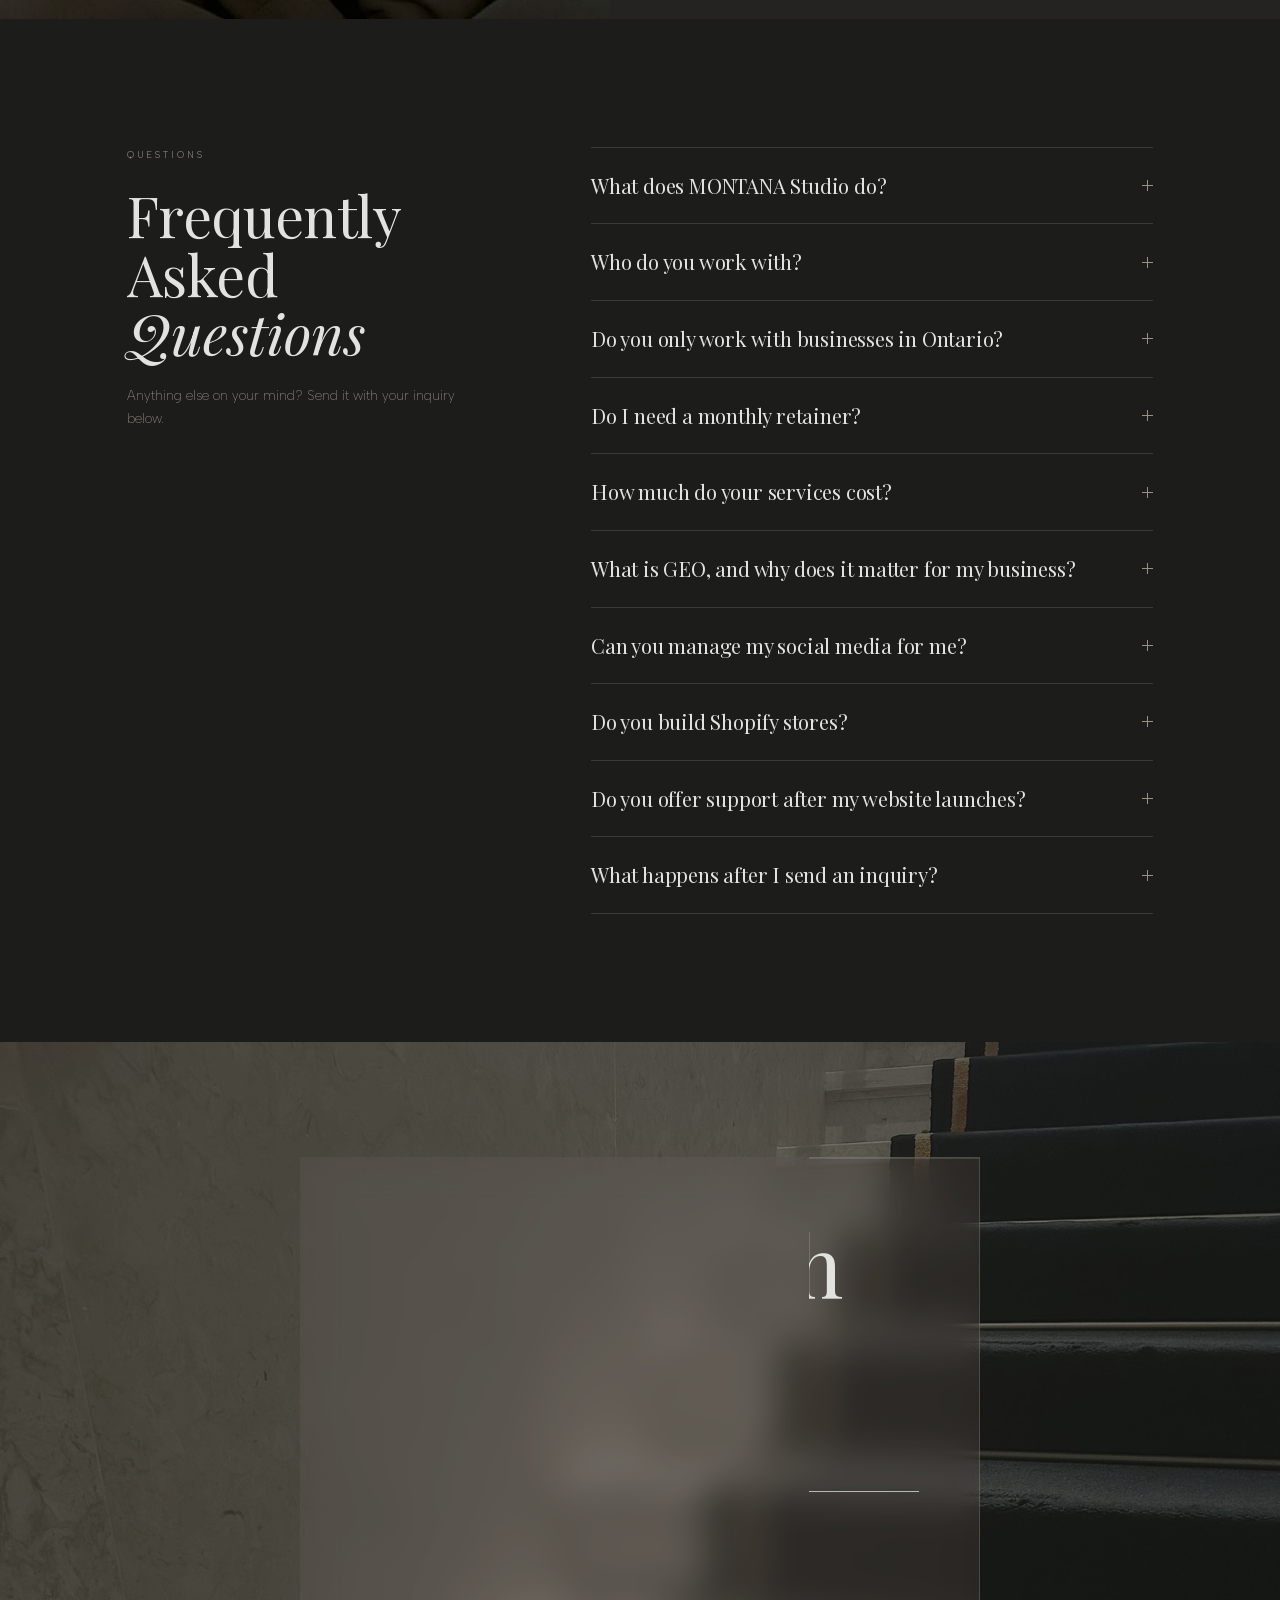
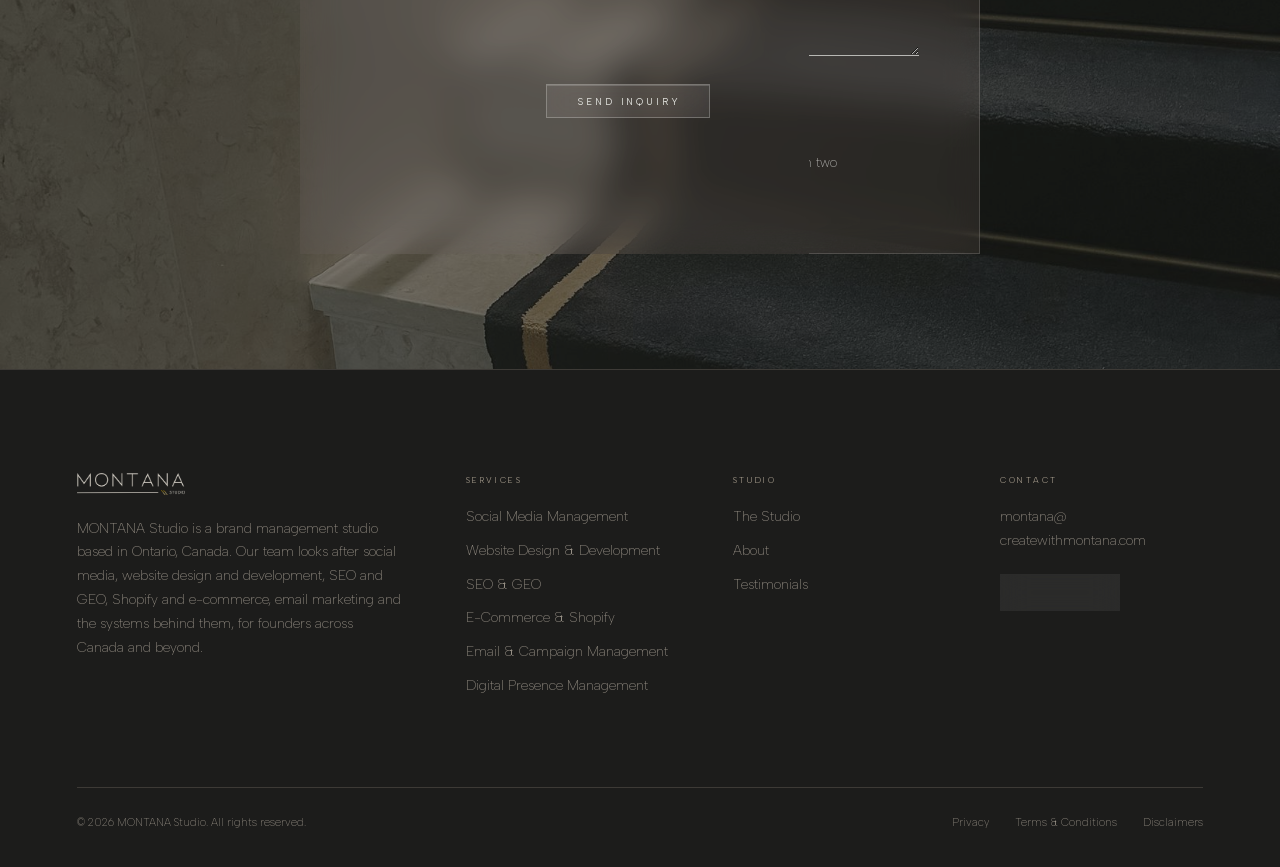
==== commit fdb91d2c: "SEO and GEO pass: richer meta and structured data, sitemap, robots, llms.txt - Homepage: keyword and" ====
--- a/about/index.html
+++ b/about/index.html
@@ -3,12 +3,24 @@
 <head>
 <meta charset="utf-8">
 <meta name="viewport" content="width=device-width, initial-scale=1, viewport-fit=cover">
-<title>About · MONTANA Studio</title>
-<meta name="description" content="MONTANA Studio is a boutique business studio in Ontario, Canada, helping founders build businesses that are beautiful, efficient and built to scale, across strategy, operations, systems and brand.">
+<title>About MONTANA Studio · Founder Montana Fisher-Shotton</title>
+<meta name="description" content="About MONTANA Studio, a brand management studio in Ontario, Canada founded by Montana Fisher-Shotton. Strategy, operations, systems and brand for founders, plus answers to common questions.">
 <meta name="theme-color" content="#11100e">
 <link rel="canonical" href="https://montanastudio.ca/about">
-<meta property="og:title" content="About · MONTANA Studio">
-<meta property="og:image" content="/images/og.jpg">
+<meta name="robots" content="index, follow, max-image-preview:large, max-snippet:-1">
+<meta property="og:type" content="profile">
+<meta property="og:site_name" content="MONTANA Studio">
+<meta property="og:locale" content="en_CA">
+<meta property="og:url" content="https://montanastudio.ca/about">
+<meta property="og:title" content="About MONTANA Studio · Founder Montana Fisher-Shotton">
+<meta property="og:description" content="About MONTANA Studio, a brand management studio in Ontario, Canada founded by Montana Fisher-Shotton. Strategy, operations, systems and brand for founders, plus answers to common questions.">
+<meta property="og:image" content="https://montanastudio.ca/images/og.jpg">
+<meta property="og:image:width" content="1200">
+<meta property="og:image:height" content="628">
+<meta name="twitter:card" content="summary_large_image">
+<meta name="twitter:title" content="About MONTANA Studio · Founder Montana Fisher-Shotton">
+<meta name="twitter:description" content="About MONTANA Studio, a brand management studio in Ontario, Canada founded by Montana Fisher-Shotton. Strategy, operations, systems and brand for founders, plus answers to common questions.">
+<meta name="twitter:image" content="https://montanastudio.ca/images/og.jpg">
 <link rel="icon" type="image/png" href="/favicon.png">
 <link rel="apple-touch-icon" href="/apple-touch-icon.png">
 <link rel="stylesheet" href="/styles.css">
@@ -18,23 +30,60 @@
  "@graph": [
   {
    "@type": "AboutPage",
+   "@id": "https://montanastudio.ca/about#webpage",
    "url": "https://montanastudio.ca/about",
    "name": "About MONTANA Studio",
+   "inLanguage": "en-CA",
+   "isPartOf": {
+    "@id": "https://montanastudio.ca/#website"
+   },
    "about": {
+    "@id": "https://montanastudio.ca/#studio-org"
+   },
+   "mainEntity": {
+    "@id": "https://montanastudio.ca/about#montana"
+   }
+  },
+  {
+   "@type": "Person",
+   "@id": "https://montanastudio.ca/about#montana",
+   "name": "Montana Fisher-Shotton",
+   "givenName": "Montana",
+   "jobTitle": "Founder & Studio Director",
+   "url": "https://montanastudio.ca/about",
+   "image": "https://montanastudio.ca/images/montana.jpg",
+   "description": "Designer, strategist and founder of MONTANA Studio, with a background as a Director of Operations building systems and structure for growing businesses.",
+   "knowsAbout": [
+    "Brand strategy",
+    "Website design",
+    "Business operations",
+    "Business systems",
+    "Project management",
+    "Client experience"
+   ],
+   "worksFor": {
     "@type": "ProfessionalService",
+    "@id": "https://montanastudio.ca/#studio-org",
     "name": "MONTANA Studio",
     "url": "https://montanastudio.ca/"
-   },
-   "mainEntity": {
-    "@type": "Person",
-    "name": "Montana Fisher-Shotton",
-    "jobTitle": "Founder & Studio Director",
-    "image": "https://montanastudio.ca/images/montana.jpg",
-    "worksFor": {
-     "@type": "ProfessionalService",
-     "name": "MONTANA Studio"
+   }
+  },
+  {
+   "@type": "BreadcrumbList",
+   "itemListElement": [
+    {
+     "@type": "ListItem",
+     "position": 1,
+     "name": "MONTANA Studio",
+     "item": "https://montanastudio.ca/"
+    },
+    {
+     "@type": "ListItem",
+     "position": 2,
+     "name": "About",
+     "item": "https://montanastudio.ca/about"
     }
-   }
+   ]
   },
   {
    "@type": "FAQPage",
@@ -128,7 +177,7 @@
 <body>
 <header class="glass-head">
   <div class="nav">
-    <a class="wordmark" href="/"><img src="/images/logo-light.png" alt="MONTANA Studio"></a>
+    <a class="wordmark" href="/"><img src="/images/logo-light.png" alt="MONTANA Studio" width="148" height="30"></a>
     <ul>
       <li><a href="/#services">Services</a></li>
       <li><a href="/#studio">The Studio</a></li>
@@ -214,7 +263,7 @@
 <footer class="site-foot">
   <div class="foot-top">
     <div class="foot-brand">
-      <a href="/" class="foot-logo"><img src="/images/logo-light.png" alt="MONTANA Studio" width="150" height="40"></a>
+      <a href="/" class="foot-logo"><img src="/images/logo-light.png" alt="MONTANA Studio" width="148" height="30"></a>
       <p>MONTANA Studio is a brand management studio based in Ontario, Canada. Our team looks after social media, website design and development, SEO and GEO, Shopify and e-commerce, email marketing and the systems behind them, for founders across Canada and beyond.</p>
     </div>
     <nav class="foot-col" aria-label="Services">
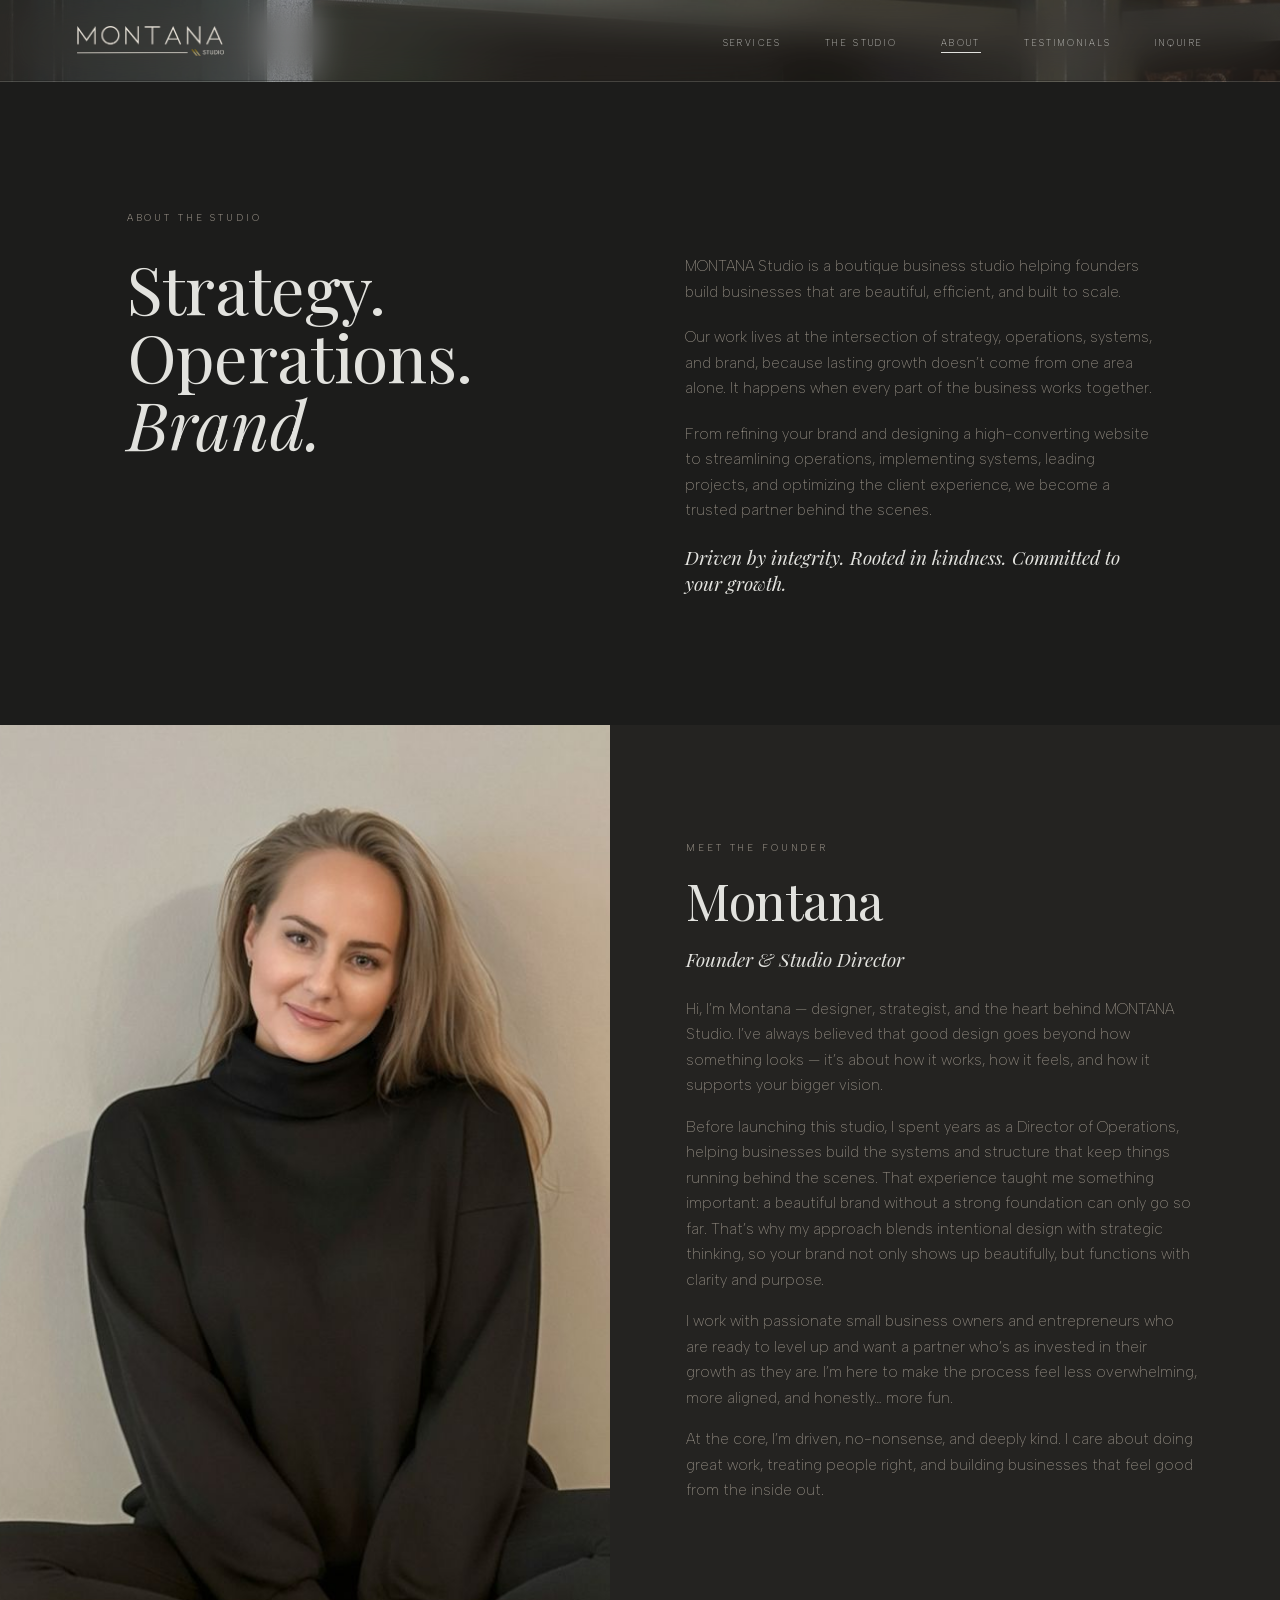
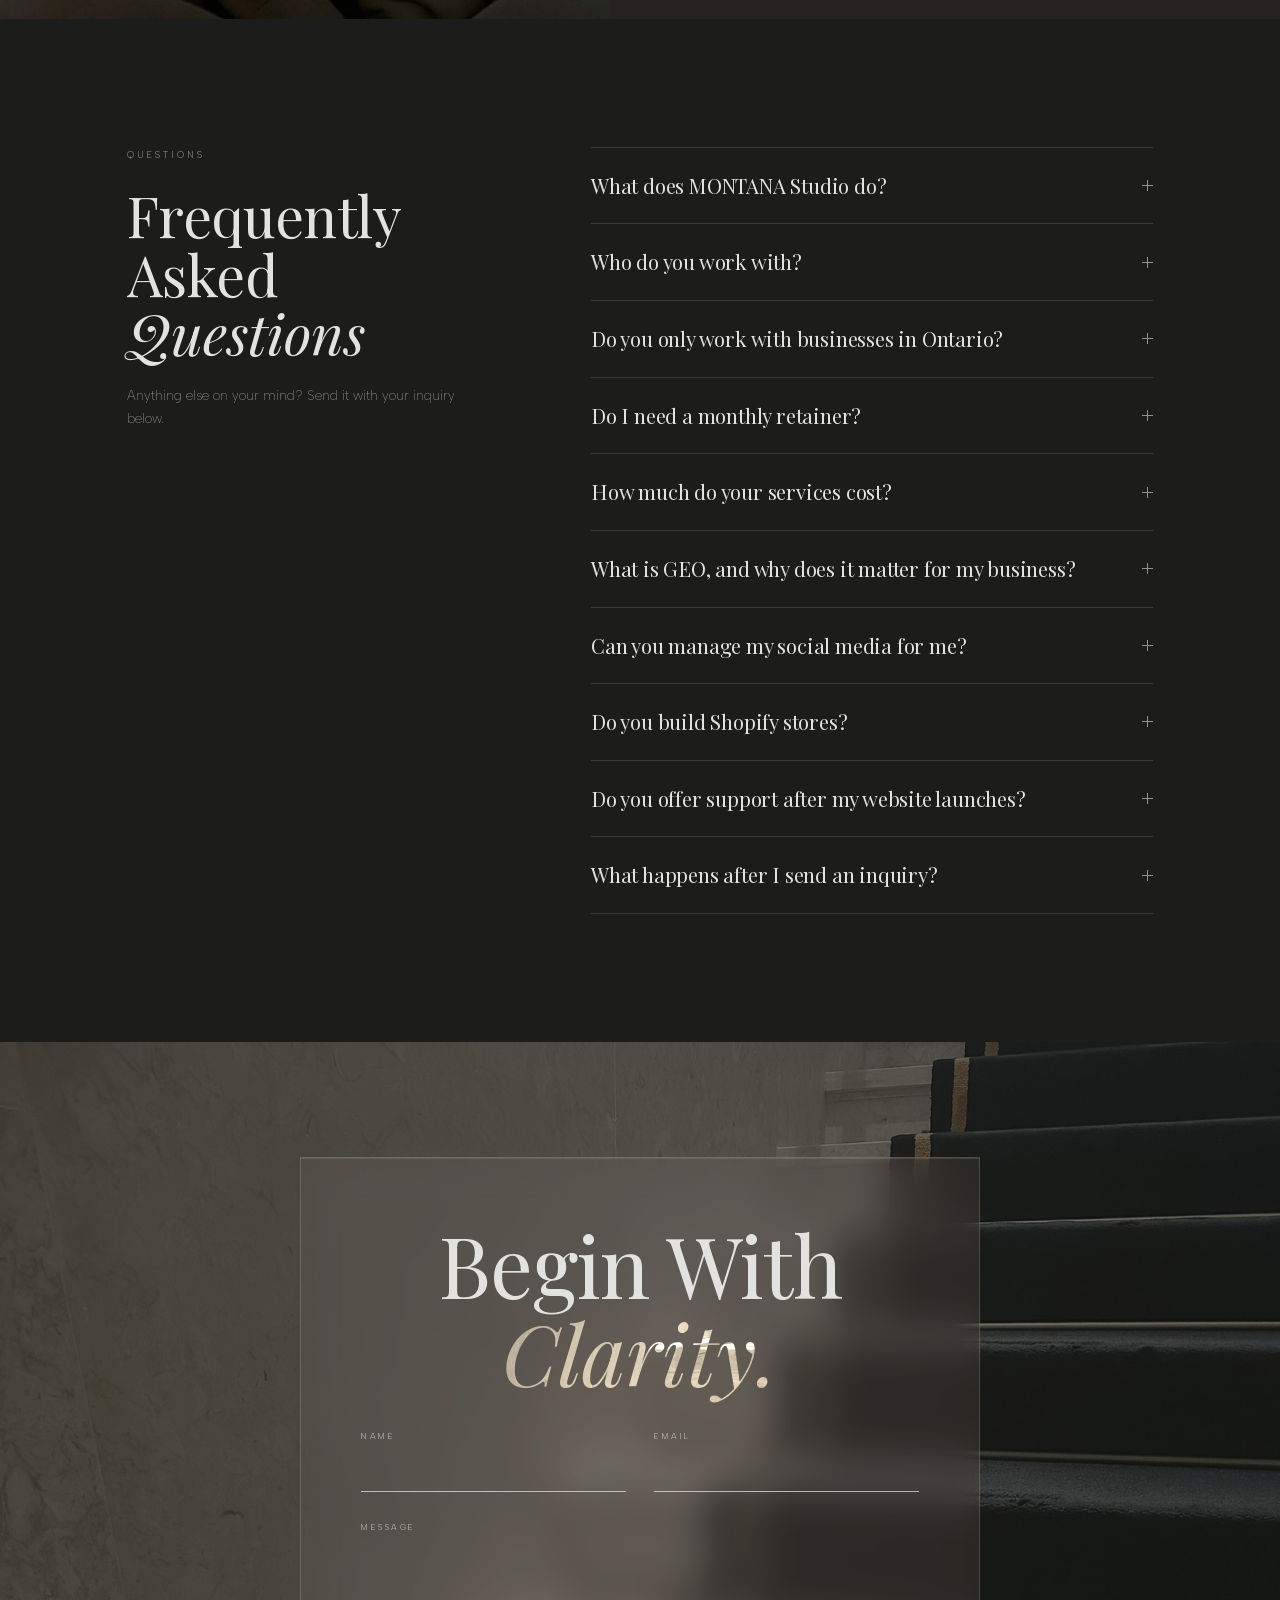
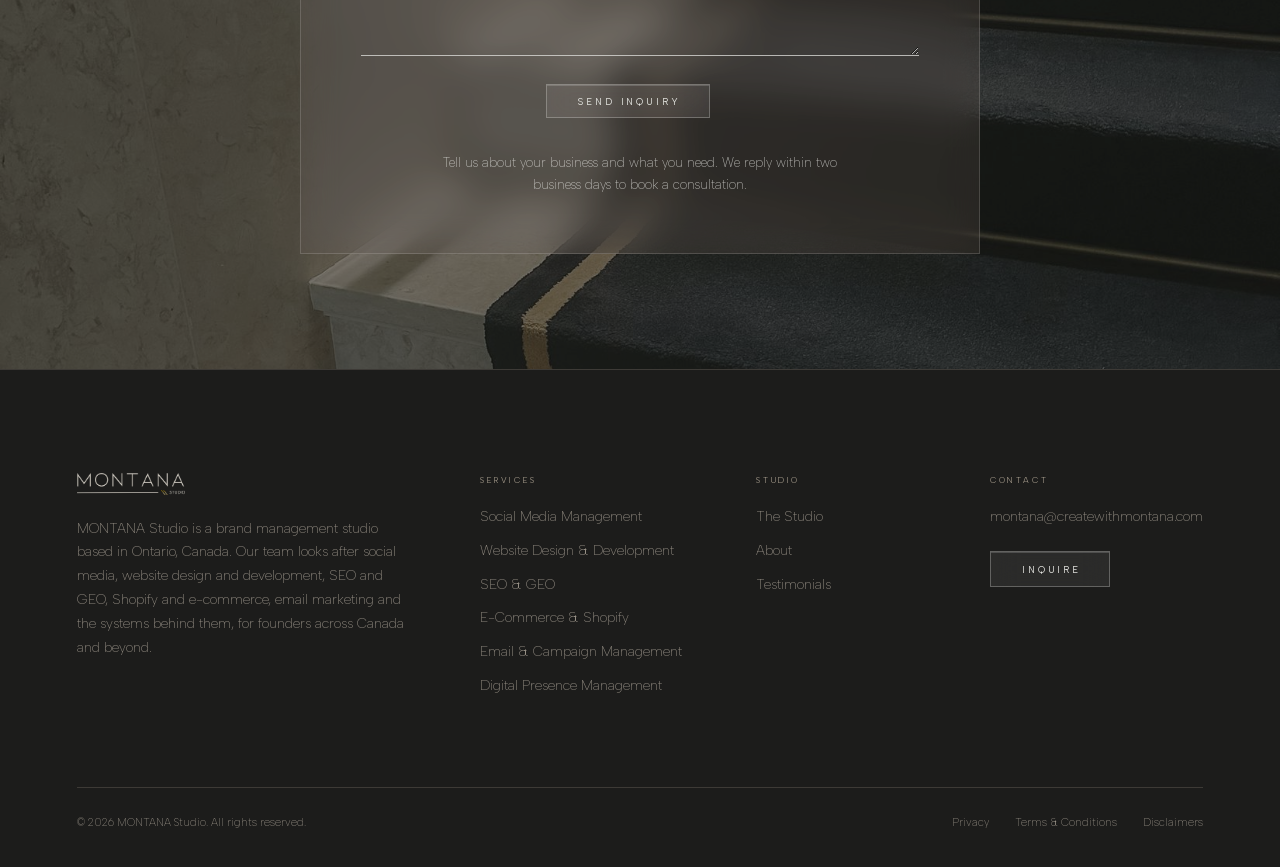
==== commit fd0a235e: "Mobile menu opens a frosted full-screen menu; footer email stays on one line Co-Authored-By: Claude " ====
--- a/about/index.html
+++ b/about/index.html
@@ -185,7 +185,7 @@
       <li><a href="/#testimonials">Testimonials</a></li>
       <li><a href="/#inquire">Inquire</a></li>
     </ul>
-    <span class="menu">Menu</span>
+    <button class="menu" type="button">Menu</button>
   </div>
 </header>
 <main>
@@ -285,10 +285,10 @@
         <li><a href="/#testimonials">Testimonials</a></li>
       </ul>
     </nav>
-    <div class="foot-col">
+    <div class="foot-col foot-contact">
       <h2 class="cap">Contact</h2>
       <address>
-        <a href="mailto:montana@createwithmontana.com">montana@<wbr>createwithmontana.com</a>
+        <a href="mailto:montana@createwithmontana.com">montana@createwithmontana.com</a>
       </address>
       <a class="btn" href="/#inquire">Inquire</a>
     </div>
@@ -298,6 +298,7 @@
     <nav aria-label="Legal"><a href="/privacy">Privacy</a><a href="/terms-and-conditions">Terms &amp; Conditions</a><a href="/disclaimers">Disclaimers</a></nav>
   </div>
 </footer>
+<script src="/menu.js" defer></script>
 <script src="/cutout.js" defer></script>
 <script src="/inquire.js" defer></script>
 </body>
--- a/styles.css
+++ b/styles.css
@@ -51,7 +51,7 @@
 .nav ul { display: flex; gap: clamp(18px, 3.4vw, 46px); list-style: none; margin: 0; padding: 0; }
 .nav li a { font-size: 9px; letter-spacing: .26em; text-transform: uppercase; }
 .nav li a:hover { opacity: .65; }
-.menu { display: none; font-size: 9px; letter-spacing: .26em; text-transform: uppercase; }
+.menu { display: none; font: 400 9px/1 var(--sans); letter-spacing: .26em; text-transform: uppercase; color: var(--cream); background: none; border: 0; padding: 10px 0 10px 10px; cursor: pointer; }
 @media (max-width: 760px) { .nav ul { display: none; } .menu { display: block; } }
 .hero-body { align-self: center; display: grid; gap: 18px; padding-block: 56px 40px; text-align: center; }
 .hero-kicker { padding-inline: var(--edge); display: grid; gap: 14px; justify-items: center; }
@@ -200,9 +200,9 @@
 .form-note { font-family: var(--serif); font-style: italic; font-size: 16px; color: var(--cream); }
 /* FOOTER */
 .site-foot { border-top: 1px solid var(--rule); color: var(--dust); padding: clamp(70px, 8vw, 110px) var(--edge) 0; }
-.foot-top { display: grid; grid-template-columns: minmax(0, 1.6fr) repeat(3, minmax(0, 1fr)); gap: clamp(32px, 5vw, 80px); padding-bottom: clamp(60px, 7vw, 90px); }
+.foot-top { display: grid; grid-template-columns: minmax(0, 1.6fr) minmax(0, 1fr) minmax(0, .8fr) max-content; gap: clamp(32px, 5vw, 80px); padding-bottom: clamp(60px, 7vw, 90px); }
 @media (max-width: 960px) { .foot-top { grid-template-columns: repeat(3, minmax(0, 1fr)); } .foot-brand { grid-column: 1 / -1; } }
-@media (max-width: 600px) { .foot-top { grid-template-columns: 1fr 1fr; } }
+@media (max-width: 960px) { .foot-top { grid-template-columns: 1fr 1fr; } .foot-contact { grid-column: 1 / -1; } }
 .foot-brand { display: grid; gap: 22px; align-content: start; }
 .foot-brand p { font-size: 14px; line-height: 1.7; max-width: 26rem; }
 .foot-logo img { height: 22px; width: auto; display: block; opacity: .85; }
@@ -210,7 +210,7 @@
 .foot-col ul { list-style: none; padding: 0; margin: 0; display: grid; gap: 10px; }
 .foot-col a, .foot-col address { font-size: 14px; font-style: normal; line-height: 1.7; color: var(--dust); transition: color .2s; }
 .foot-col a:hover, .foot-base a:hover { color: var(--cream); }
-.foot-col address a { overflow-wrap: anywhere; }
+.foot-col address a { white-space: nowrap; }
 .foot-col .btn { margin-top: 22px; color: var(--cream); font-size: 9.5px; line-height: 1.4; }
 .foot-col .btn:hover { color: var(--cream); }
 .foot-base { display: flex; flex-wrap: wrap; justify-content: space-between; gap: 14px 28px; padding: 26px 0 34px; border-top: 1px solid var(--rule); font-size: 11px; }
@@ -277,3 +277,20 @@
 .thanks .cap { color: rgba(226,226,222,.85); margin-top: 4px; }
 .thanks .pane > p { color: rgba(226,226,222,.85); font-size: 15px; max-width: 30rem; }
 .thanks .send { display: flex; justify-content: center; margin-top: 10px; }
+
+/* MOBILE MENU (menu.js): full-screen frosted panel */
+.mobile-menu { position: fixed; inset: 0; z-index: 100; display: grid; grid-template-rows: auto 1fr auto; padding: 0 var(--edge) 40px; background: rgba(28,28,27,.72); -webkit-backdrop-filter: blur(22px) saturate(.6); backdrop-filter: blur(22px) saturate(.6); opacity: 0; transition: opacity .35s ease; }
+.mobile-menu.open { opacity: 1; }
+.mobile-menu[hidden] { display: none; }
+@supports not ((backdrop-filter: blur(1px)) or (-webkit-backdrop-filter: blur(1px))) { .mobile-menu { background: rgba(28,28,27,.97); } }
+.mm-top { display: flex; justify-content: space-between; align-items: center; padding-top: 36px; }
+.mobile-menu .menu { display: block; }
+.mobile-menu nav { align-self: center; }
+.mobile-menu ul { list-style: none; margin: 0; padding: 0; display: grid; gap: 6px; }
+.mobile-menu li a { display: inline-block; font-family: var(--serif); font-size: 38px; line-height: 1.25; color: var(--cream); transform: translateY(8px); opacity: 0; transition: transform .45s ease, opacity .45s ease; }
+.mobile-menu.open li a { transform: none; opacity: 1; }
+.mobile-menu.open li:nth-child(2) a { transition-delay: .04s; } .mobile-menu.open li:nth-child(3) a { transition-delay: .08s; } .mobile-menu.open li:nth-child(4) a { transition-delay: .12s; } .mobile-menu.open li:nth-child(5) a { transition-delay: .16s; }
+.mobile-menu li a[aria-current="page"] { font-style: italic; border: 0; }
+.mm-mail { font-size: 13px; color: var(--dust); border-top: 1px solid rgba(226,226,222,.18); padding-top: 22px; }
+.menu-open, .menu-open body { overflow: hidden; }
+@media (prefers-reduced-motion: reduce) { .mobile-menu, .mobile-menu li a { transition: none; } }
